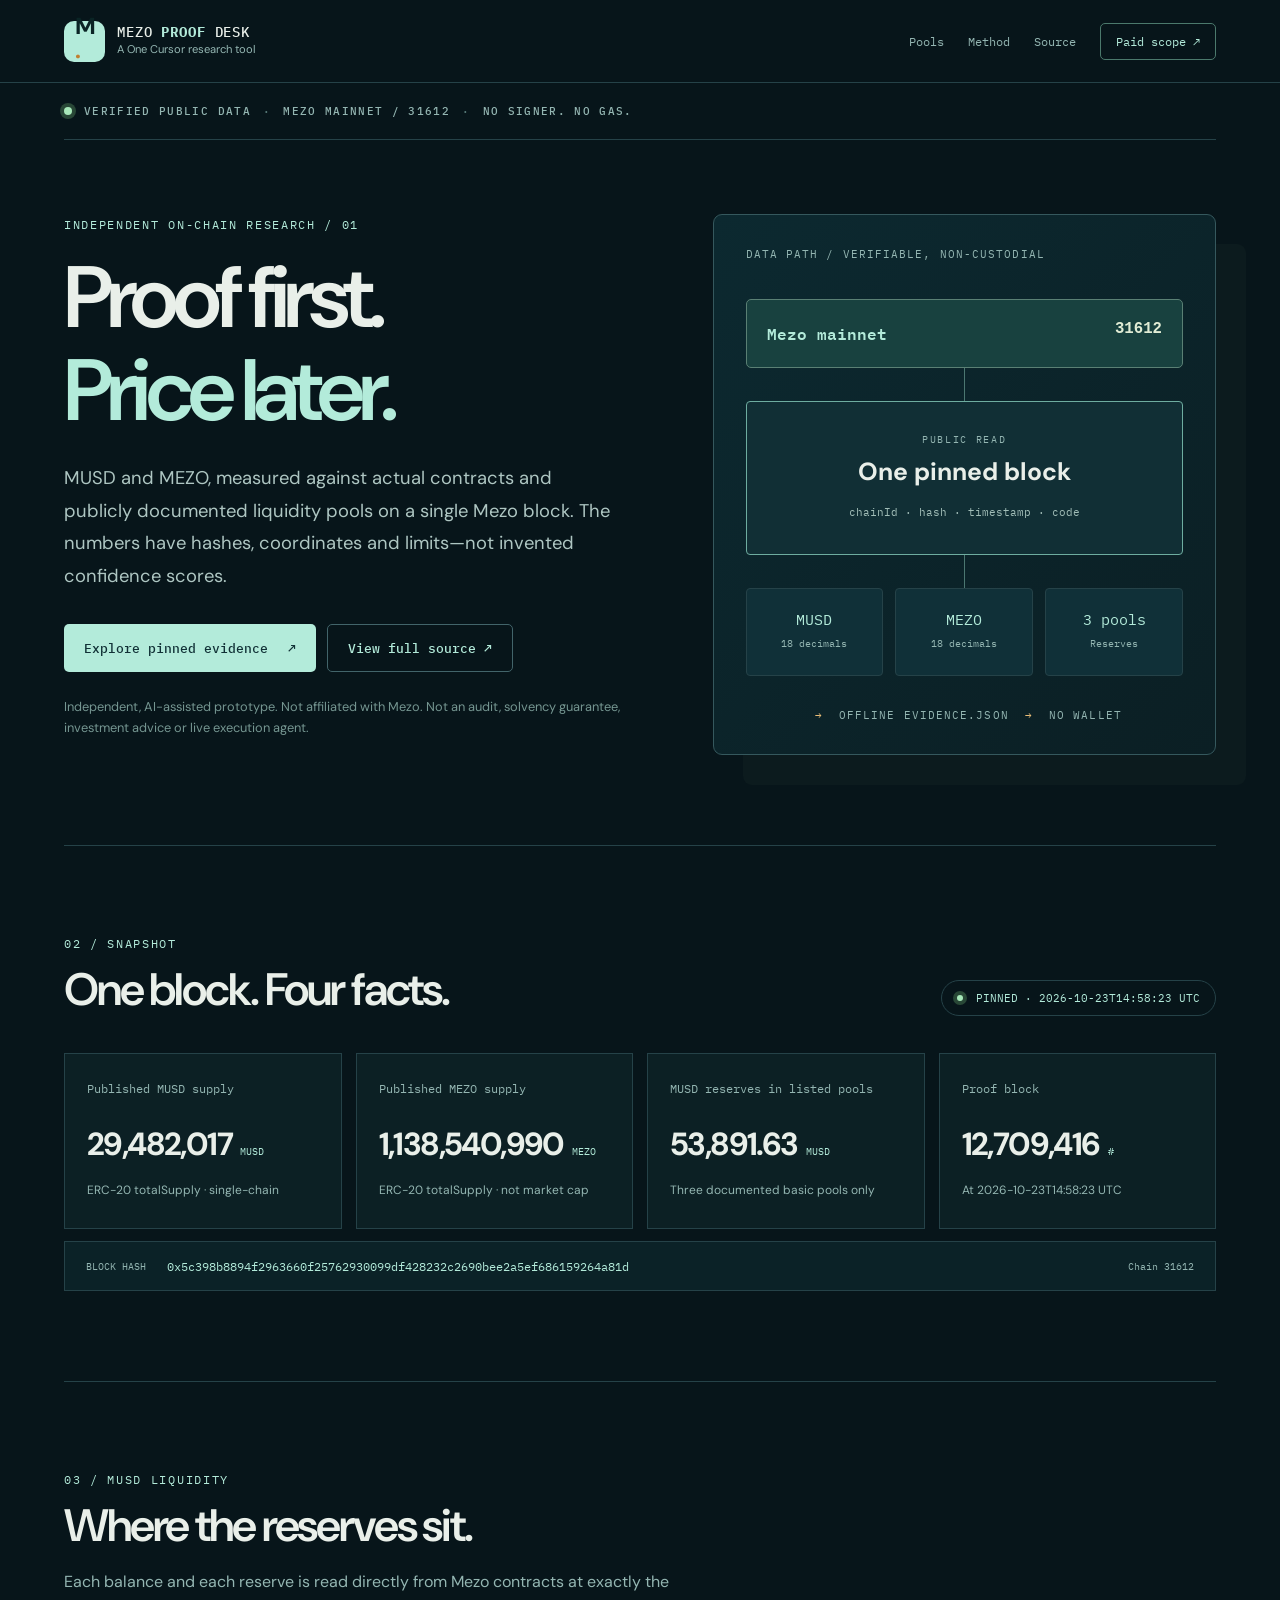
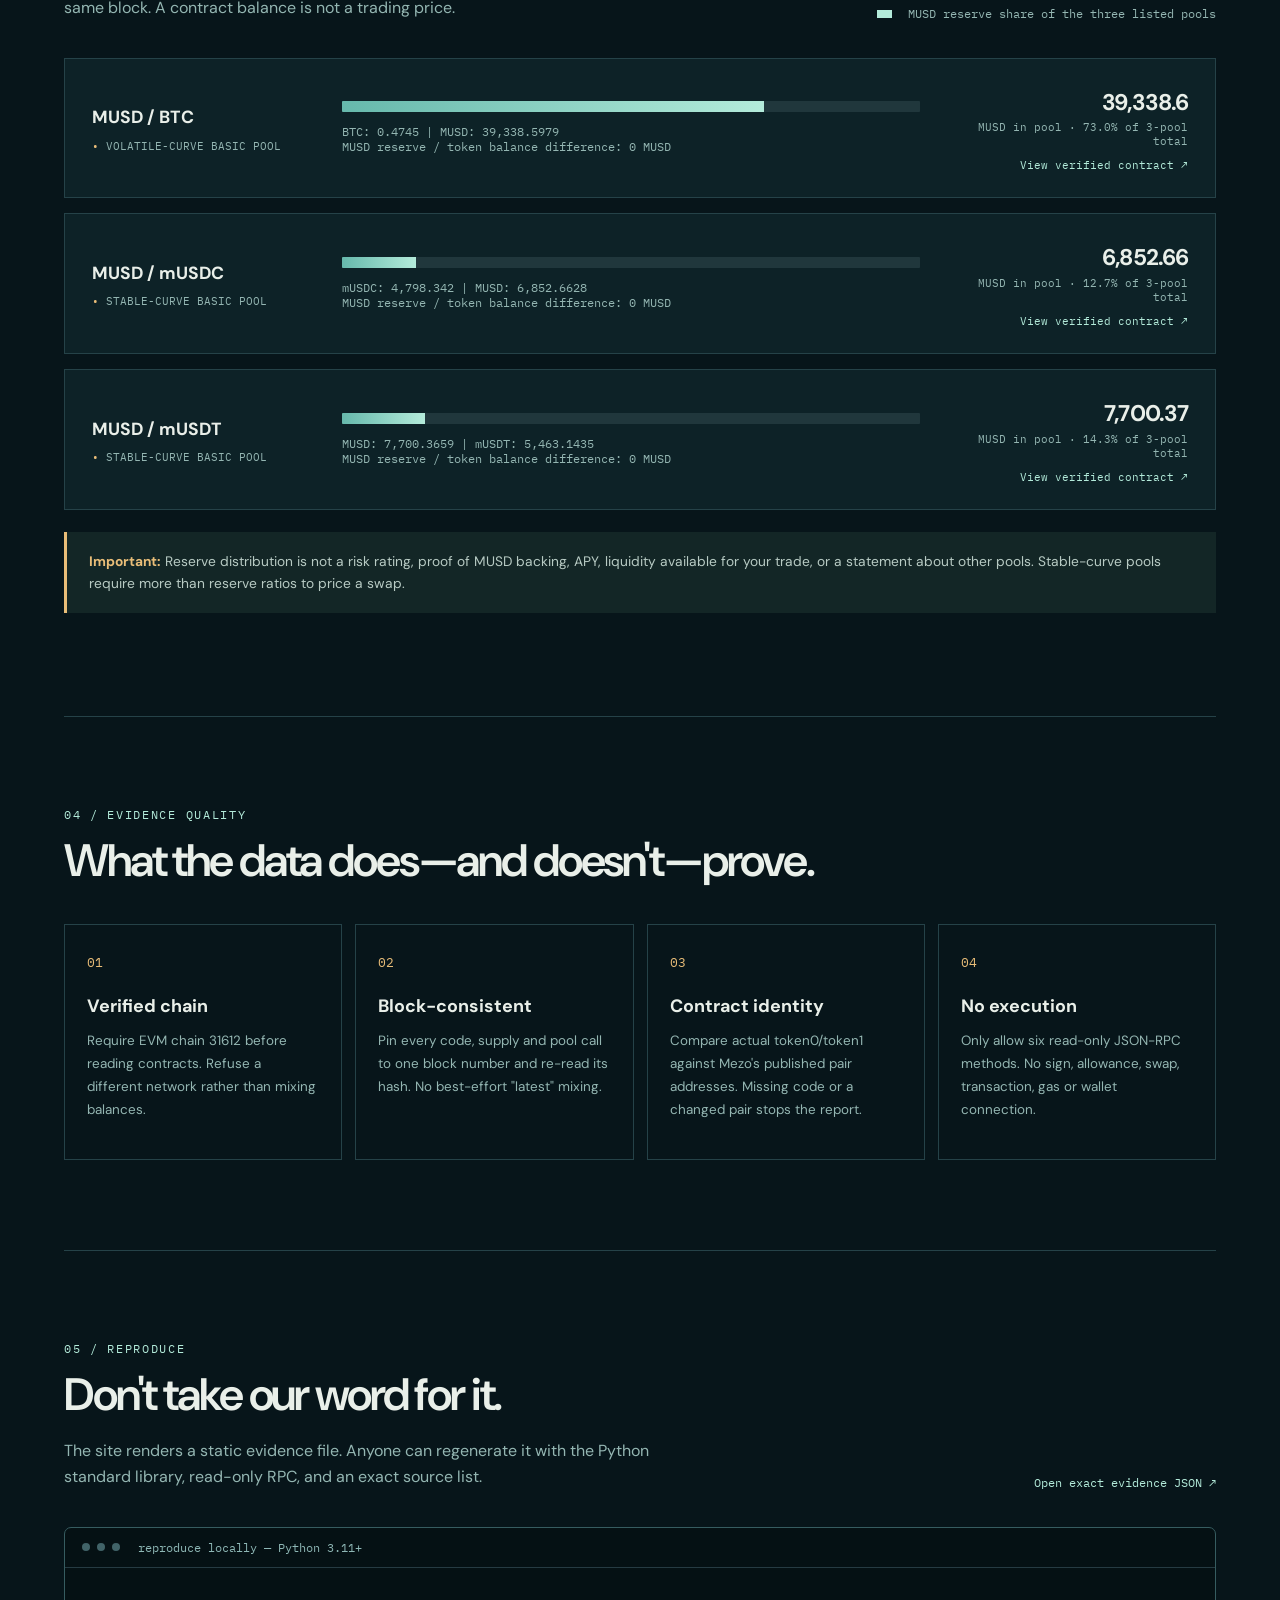
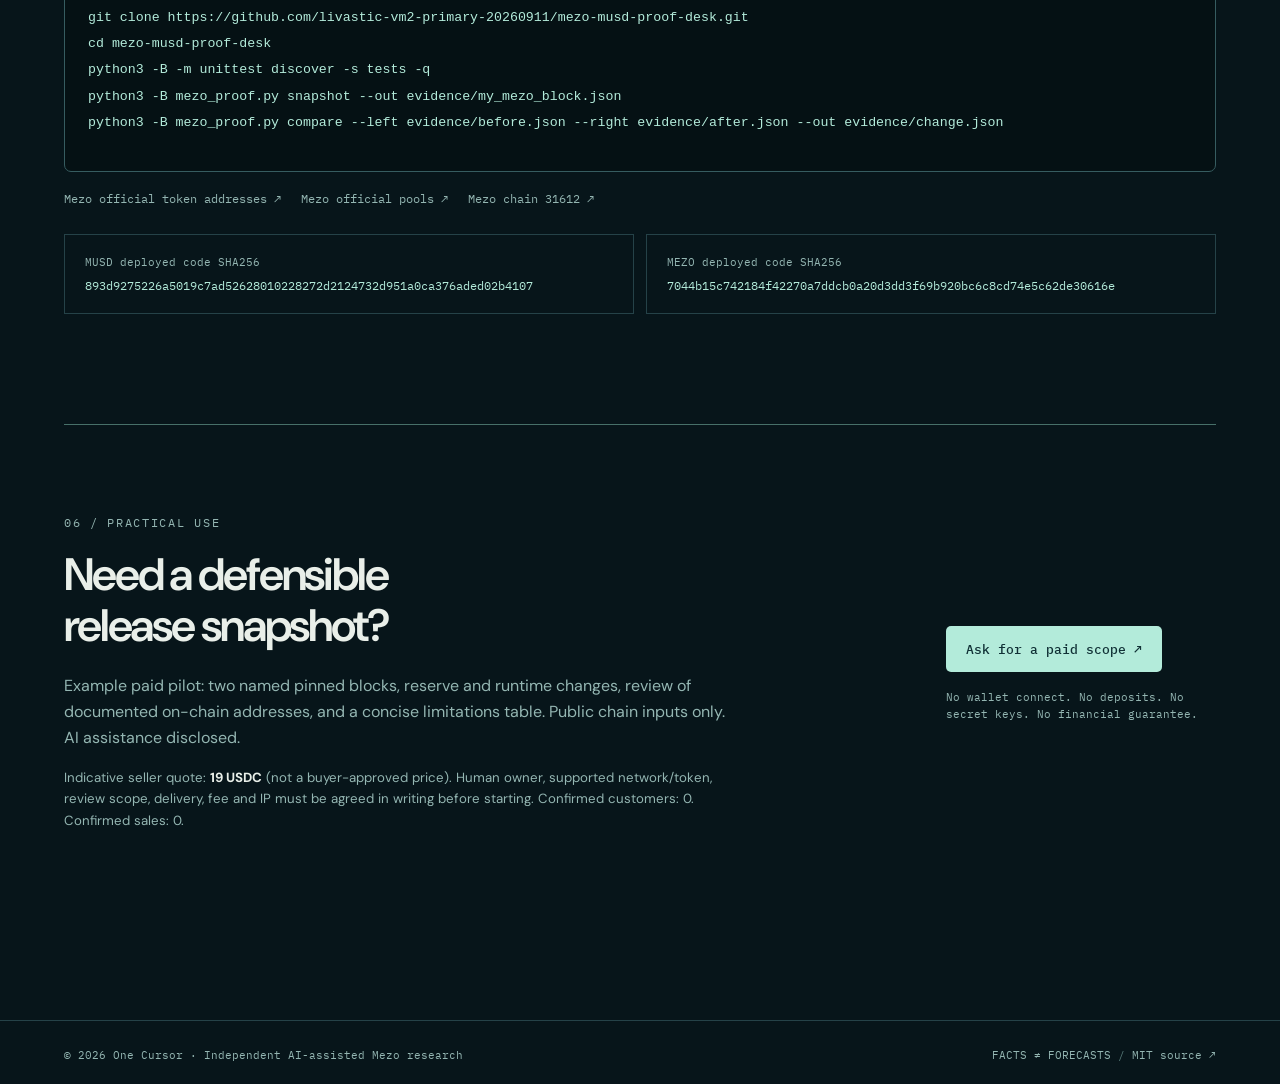
==== docs/index.html @ e4a34724 "feat: live pinned Mezo MUSD and MEZO pool reserve proof desk" ====
<!doctype html>
<html lang="en">
<head>
  <meta charset="utf-8">
  <meta name="viewport" content="width=device-width, initial-scale=1">
  <meta name="color-scheme" content="dark">
  <meta name="description" content="Mezo MUSD Proof Desk: verified pinned-block MUSD reserves in BTC, mUSDC and mUSDT pools, MEZO supply, runtime hashes, and clear risk-evidence limitations. No wallet or trading.">
  <meta name="robots" content="index,follow">
  <link rel="canonical" href="https://livastic-vm2-primary-20260911.github.io/mezo-musd-proof-desk/">
  <meta property="og:title" content="MUSD Proof Desk · On-chain evidence, not a price prediction">
  <meta property="og:description" content="Real Mezo Mainnet: pinned-block MUSD/MEZO supply and pool reserves. Free source, exact evidence, zero wallet connection.">
  <meta property="og:type" content="website">
  <meta property="og:url" content="https://livastic-vm2-primary-20260911.github.io/mezo-musd-proof-desk/">
  <title>MUSD Proof Desk — Mezo on-chain reserve evidence</title>
  <link rel="stylesheet" href="./style.css">
  <script src="./app.js" defer></script>
</head>
<body>
  <header class="topbar">
    <a class="brand" href="#top" aria-label="MUSD Proof Desk home"><span class="logomark">M<span>·</span></span><span>MEZO <b>PROOF</b> DESK<small>A One Cursor research tool</small></span></a>
    <nav aria-label="Primary navigation">
      <a href="#markets">Pools</a>
      <a href="#methodology">Method</a>
      <a href="#source">Source</a>
      <a href="#quote" class="nav-cta">Paid scope ↗</a>
    </nav>
  </header>

  <main id="top">
    <div class="status-ribbon"><span class="pulse"></span> VERIFIED PUBLIC DATA <span class="separator">·</span> MEZO MAINNET / 31612 <span class="separator">·</span> NO SIGNER. NO GAS.</div>
    <section class="hero">
      <div class="hero-copy">
        <p class="eyebrow">INDEPENDENT ON-CHAIN RESEARCH / 01</p>
        <h1>Proof first.<br><em>Price later.</em></h1>
        <p class="lead">MUSD and MEZO, measured against actual contracts and publicly documented liquidity pools on a single Mezo block. The numbers have hashes, coordinates and limits—not invented confidence scores.</p>
        <div class="hero-actions"><a class="button solid" href="#markets">Explore pinned evidence <span>↗</span></a><a class="button outline" href="https://github.com/livastic-vm2-primary-20260911/mezo-musd-proof-desk">View full source ↗</a></div>
        <p class="footnote">Independent, AI-assisted prototype. Not affiliated with Mezo. Not an audit, solvency guarantee, investment advice or live execution agent.</p>
      </div>
      <div class="hero-diagram" aria-label="Schematic read-only flow">
        <div class="diagram-caption">DATA PATH / VERIFIABLE, NON-CUSTODIAL</div>
        <div class="diagram-chain"><span>Mezo mainnet</span><code>31612</code></div>
        <div class="diagram-line"></div>
        <div class="diagram-node big"><div>PUBLIC READ</div><strong>One pinned block</strong><span>chainId · hash · timestamp · code</span></div>
        <div class="diagram-line two"></div>
        <div class="diagram-branches"><div><b>MUSD</b><small>18 decimals</small></div><div><b>MEZO</b><small>18 decimals</small></div><div><b>3 pools</b><small>Reserves</small></div></div>
        <div class="diagram-bottom"><span>→</span> OFFLINE EVIDENCE.JSON <span>→</span> NO WALLET</div>
      </div>
    </section>

    <section class="stats section" aria-labelledby="snapshot-title">
      <div class="section-head"><div><p class="eyebrow">02 / SNAPSHOT</p><h2 id="snapshot-title">One block. Four facts.</h2></div><div class="snapshot-chip"><span class="dot"></span><span id="snapshot-state">Loading verified evidence…</span></div></div>
      <div class="metrics">
        <article><p>Published MUSD supply</p><div><strong id="musd-supply">—</strong><span>MUSD</span></div><small>ERC-20 totalSupply · single-chain</small></article>
        <article><p>Published MEZO supply</p><div><strong id="mezo-supply">—</strong><span>MEZO</span></div><small>ERC-20 totalSupply · not market cap</small></article>
        <article><p>MUSD reserves in listed pools</p><div><strong id="pooled-musd">—</strong><span>MUSD</span></div><small>Three documented basic pools only</small></article>
        <article><p>Proof block</p><div><strong id="block-number">—</strong><span>#</span></div><small id="block-time">Timestamp pending</small></article>
      </div>
      <div class="hash-strip"><span>BLOCK HASH</span><code id="block-hash">—</code><span>Chain 31612</span></div>
    </section>

    <section id="markets" class="section markets" aria-labelledby="market-title">
      <div class="section-head"><div><p class="eyebrow">03 / MUSD LIQUIDITY</p><h2 id="market-title">Where the reserves sit.</h2><p class="intro">Each balance and each reserve is read directly from Mezo contracts at exactly the same block. A contract balance is not a trading price.</p></div><div class="legend"><span class="legend-box"></span> MUSD reserve share of the three listed pools</div></div>
      <div id="pool-list" class="pool-list" aria-live="polite">
        <div class="loading">Loading actual pinned-chain results…</div>
      </div>
      <p class="data-warning"><strong>Important:</strong> Reserve distribution is not a risk rating, proof of MUSD backing, APY, liquidity available for your trade, or a statement about other pools. Stable-curve pools require more than reserve ratios to price a swap.</p>
    </section>

    <section class="section proof-section" aria-labelledby="proof-title">
      <div class="section-head"><div><p class="eyebrow">04 / EVIDENCE QUALITY</p><h2 id="proof-title">What the data does—and doesn't—prove.</h2></div></div>
      <div class="evidence-grid"><article><b>01</b><h3>Verified chain</h3><p>Require EVM chain 31612 before reading contracts. Refuse a different network rather than mixing balances.</p></article>
      <article><b>02</b><h3>Block-consistent</h3><p>Pin every code, supply and pool call to one block number and re-read its hash. No best-effort "latest" mixing.</p></article>
      <article><b>03</b><h3>Contract identity</h3><p>Compare actual token0/token1 against Mezo's published pair addresses. Missing code or a changed pair stops the report.</p></article>
      <article><b>04</b><h3>No execution</h3><p>Only allow six read-only JSON-RPC methods. No sign, allowance, swap, transaction, gas or wallet connection.</p></article></div>
    </section>

    <section class="section terminal-section" id="source" aria-labelledby="source-title">
      <div class="section-head"><div><p class="eyebrow">05 / REPRODUCE</p><h2 id="source-title">Don't take our word for it.</h2><p class="intro">The site renders a static evidence file. Anyone can regenerate it with the Python standard library, read-only RPC, and an exact source list.</p></div><a class="text-link" href="./latest.json">Open exact evidence JSON ↗</a></div>
      <div class="terminal"><div class="terminal-bar"><i></i><i></i><i></i><span>reproduce locally — Python 3.11+</span></div><pre><code>git clone https://github.com/livastic-vm2-primary-20260911/mezo-musd-proof-desk.git
cd mezo-musd-proof-desk
python3 -B -m unittest discover -s tests -q
python3 -B mezo_proof.py snapshot --out evidence/my_mezo_block.json
python3 -B mezo_proof.py compare --left evidence/before.json --right evidence/after.json --out evidence/change.json</code></pre></div>
      <div class="source-links"><a href="https://mezo.org/docs/users/resources/contracts-reference">Mezo official token addresses ↗</a><a href="https://mezo.org/docs/developers/features/mezo-pools">Mezo official pools ↗</a><a href="https://testnet.mezo.org/docs/users/getting-started/connect">Mezo chain 31612 ↗</a></div>
      <div class="code-hash-grid"><div><span>MUSD deployed code SHA256</span><code id="musd-codehash">—</code></div><div><span>MEZO deployed code SHA256</span><code id="mezo-codehash">—</code></div></div>
    </section>

    <section id="quote" class="section contact" aria-labelledby="contact-title"><div><p class="eyebrow">06 / PRACTICAL USE</p><h2 id="contact-title">Need a defensible<br>release snapshot?</h2><p>Example paid pilot: two named pinned blocks, reserve and runtime changes, review of documented on-chain addresses, and a concise limitations table. Public chain inputs only. AI assistance disclosed.</p><p class="disclosure">Indicative seller quote: <strong>19 USDC</strong> (not a buyer-approved price). Human owner, supported network/token, review scope, delivery, fee and IP must be agreed in writing before starting. Confirmed customers: 0. Confirmed sales: 0.</p></div><div class="contact-actions"><a class="button solid" href="mailto:onecursor1@gmail.com?subject=Mezo%20MUSD%20Proof%20Desk%20-%20paid%20snapshot%20scope&body=Hello%2C%20I%20would%20like%20a%20quote%20for%20a%20Mezo%20MUSD%20pinned%20reserve%20report.%0AScope%20and%20purpose%3A%0ADesired%20blocks%2Fdates%3A%0AAgreed%20payment%20network%20and%20fee%3A%0A">Ask for a paid scope ↗</a><p>No wallet connect. No deposits. No secret keys. No financial guarantee.</p></div></section>
  </main>
  <footer><span>© 2026 One Cursor · Independent AI-assisted Mezo research</span><span>FACTS ≠ FORECASTS <span class="separator">/</span> <a href="https://github.com/livastic-vm2-primary-20260911/mezo-musd-proof-desk">MIT source ↗</a></span></footer>
</body>
</html>
---- docs/style.css ----
@import url('https://fonts.googleapis.com/css2?family=DM+Sans:wght@400;500;600;700&family=IBM+Plex+Mono:wght@400;500;600&display=swap');
:root{--bg:#07151a;--panel:#0c2024;--raised:#0f292d;--stroke:#254248;--aqua:#b3ebda;--yellow:#e9bd78;--txt:#e9efe9;--dim:#94b6b2;--mono:'IBM Plex Mono',monospace;--ui:'DM Sans',system-ui,sans-serif}
*{box-sizing:border-box}html{scroll-behavior:smooth}body{margin:0;background:var(--bg);color:var(--txt);font:16px/1.62 var(--ui)}a{color:inherit;text-decoration:none}a:focus-visible,button:focus-visible{outline:2px solid var(--aqua);outline-offset:5px}
.topbar{height:83px;display:flex;align-items:center;justify-content:space-between;gap:16px;border-bottom:1px solid var(--stroke);padding:0 max(5vw,22px);max-width:1900px;margin:auto}
.brand{display:flex;align-items:center;gap:12px;font:500 .9rem/1.2 var(--mono);letter-spacing:.06em}.brand small{display:block;color:var(--dim);font:400 .7rem/1.6 var(--ui);letter-spacing:0}.brand b{color:var(--aqua)}
.logomark{width:41px;height:41px;background:var(--aqua);color:#0a2425;border-radius:10px;display:grid;place-content:center;font:800 1.45rem var(--ui);letter-spacing:-.1em}.logomark span{color:#c08032}
nav{display:flex;gap:24px;align-items:center;font:.76rem var(--mono);color:var(--dim)}nav a:hover{color:var(--aqua)}.nav-cta{color:var(--aqua);border:1px solid #4b796c;padding:10px 15px;border-radius:5px}
main{max-width:1380px;padding:0 max(5vw,22px);margin:auto}.status-ribbon{display:flex;align-items:center;gap:12px;border-bottom:1px solid var(--stroke);font:500 .7rem var(--mono);padding:21px 0;color:var(--dim);letter-spacing:.12em}.pulse,.dot{width:8px;height:8px;background:#a7e8b9;border-radius:50%;box-shadow:0 0 0 4px #284736;display:inline-block}.separator{color:#587b79}
.hero{display:grid;grid-template-columns:1.05fr .95fr;gap:8%;min-height:610px;align-items:center;padding:74px 0 90px}.eyebrow{font:.75rem var(--mono);color:var(--aqua);letter-spacing:.14em;text-transform:uppercase;margin:0 0 20px}
h1,h2,h3,p{margin-top:0}h1{font-size:clamp(3.8rem,6.8vw,7.1rem);line-height:1.06;letter-spacing:-.067em;font-weight:600;margin-bottom:25px}h1 em{font-style:normal;color:var(--aqua)}.lead{color:#aec6c2;font-size:1.15rem;max-width:590px;line-height:1.77}.hero-actions{display:flex;flex-wrap:wrap;gap:11px;margin:32px 0 25px}.button{padding:14px 20px;border-radius:5px;font:500 .84rem var(--mono);display:inline-flex;gap:20px;align-items:center;justify-content:space-between}.button.solid{background:var(--aqua);color:#113136}.button.outline{color:var(--aqua);border:1px solid #42646a}.button:hover{filter:brightness(1.07);transform:translateY(-2px);transition:.15s}
.footnote{max-width:580px;color:#759691;font-size:.8rem}.hero-diagram{background:linear-gradient(135deg,#0c2930,#0b1f24);padding:32px;border:1px solid #35585d;border-radius:9px;box-shadow:30px 30px 0 #0c1b1e}.diagram-caption,.diagram-bottom{font:.68rem var(--mono);color:var(--dim);letter-spacing:.1em}.diagram-chain{display:flex;justify-content:space-between;border:1px solid #5a8074;background:#18413f;padding:20px;color:var(--aqua);font:600 .98rem var(--mono);margin-top:38px;border-radius:5px}.diagram-chain code{color:#e1ecd5}.diagram-line{margin:auto;background:#4b7771;width:1px;height:33px}.diagram-node{text-align:center;background:#112f35;border:1px solid #6eada0;padding:30px 12px;border-radius:4px}.diagram-node div{font:.65rem var(--mono);letter-spacing:.16em;color:var(--dim)}.diagram-node strong{font-size:1.55rem;display:block;margin:6px 0}.diagram-node span{font:.7rem var(--mono);color:#a1bdb7}.diagram-branches{display:grid;grid-template-columns:repeat(3,1fr);gap:12px}.diagram-branches div{border:1px solid var(--stroke);padding:20px 8px;text-align:center;border-radius:4px;background:#103038}.diagram-branches b{display:block;color:var(--aqua);font:.95rem var(--mono)}.diagram-branches small{font:.65rem var(--mono);color:var(--dim)}.diagram-bottom{text-align:center;margin-top:32px}.diagram-bottom span{color:var(--yellow);margin:0 8px}
.section{padding:90px 0;border-top:1px solid var(--stroke)}.section-head{display:flex;justify-content:space-between;align-items:end;gap:30px;margin-bottom:37px}h2{font-size:clamp(2.3rem,3.55vw,3.75rem);line-height:1.12;letter-spacing:-.047em;font-weight:600;margin-bottom:0}.section-head .eyebrow{margin-bottom:14px}.intro{color:var(--dim);max-width:630px;margin:17px 0 0}
.snapshot-chip{white-space:nowrap;font:.68rem var(--mono);color:var(--aqua);border:1px solid var(--stroke);padding:10px 15px;border-radius:50px;display:flex;gap:13px;align-items:center}.snapshot-chip .dot{width:6px;height:6px}
.metrics{display:grid;grid-template-columns:repeat(4,1fr);gap:14px}.metrics article{min-width:0;border:1px solid var(--stroke);background:var(--panel);padding:27px 22px}.metrics p{font:.76rem var(--mono);color:var(--dim);min-height:32px}.metrics article div{display:flex;align-items:baseline;gap:8px;flex-wrap:wrap}.metrics strong{font-size:clamp(1.65rem,2.5vw,2.7rem);letter-spacing:-.05em;line-height:1.2}.metrics span{font:.65rem var(--mono);color:var(--aqua)}.metrics small{display:block;color:var(--dim);font-size:.75rem;margin-top:18px}
.hash-strip{margin-top:12px;background:#0b2227;border:1px solid var(--stroke);padding:16px 21px;display:flex;gap:21px;align-items:center;flex-wrap:wrap}.hash-strip span{font:.65rem var(--mono);color:var(--dim)}.hash-strip code{font:.78rem var(--mono);color:var(--aqua);overflow-wrap:anywhere;flex:1}
.legend{font:.73rem var(--mono);color:var(--dim);white-space:nowrap}.legend-box{display:inline-block;background:var(--aqua);width:15px;height:8px;margin-right:9px}
.pool-list{display:grid;gap:15px}.pool{display:grid;grid-template-columns:220px 1fr 238px;gap:30px;align-items:center;padding:25px 27px;border:1px solid var(--stroke);background:#0d2227}.pool h3{font-size:1.1rem;margin-bottom:7px}.pool .kind{color:var(--dim);font:.68rem var(--mono);text-transform:uppercase}.pool .kind::before{content:'•';color:var(--yellow);padding-right:7px}.pool .bar{height:11px;background:#20373c;border-radius:1px;overflow:hidden;margin-bottom:12px}.pool .bar div{height:100%;background:linear-gradient(to right,#66b9ac,#b3ebda);min-width:1px}.pool .bal{font:.73rem var(--mono);color:var(--dim);overflow-wrap:anywhere}.pool .bal b{color:#c1d7d1;font-weight:400}.pool .last{text-align:right}.pool .last strong{display:block;color:var(--txt);font-size:1.42rem;letter-spacing:-.04em}.pool .last small{display:block;font:.67rem var(--mono);color:var(--dim)}.pool .last a{display:block;color:var(--aqua);font:.68rem var(--mono);margin-top:10px}
.loading{padding:35px;color:var(--dim);border:1px solid var(--stroke)}.data-warning{margin-top:22px;background:#132626;border-left:3px solid var(--yellow);padding:18px 22px;color:#b8cbc4;font-size:.86rem}.data-warning strong{color:#e9bd78}
.evidence-grid{display:grid;grid-template-columns:repeat(4,1fr);gap:13px}.evidence-grid article{border:1px solid var(--stroke);padding:24px 22px}.evidence-grid b{color:var(--yellow);font:.79rem var(--mono)}.evidence-grid h3{font-size:1.12rem;margin:17px 0 9px}.evidence-grid p{font-size:.84rem;color:var(--dim);line-height:1.7}
.text-link{font:.76rem var(--mono);color:var(--aqua)}.terminal{border:1px solid #365c60;background:#051114;border-radius:7px;overflow:hidden}.terminal-bar{display:flex;gap:7px;align-items:center;border-bottom:1px solid #263b42;padding:12px 17px}.terminal-bar i{width:8px;height:8px;background:#416368;border-radius:50%}.terminal-bar span{margin-left:11px;color:#8eb7b5;font:.72rem var(--mono)}pre{overflow:auto;padding:23px;color:var(--aqua);font:.83rem/1.9 var(--mono);white-space:pre}.source-links{margin:19px 0;display:flex;gap:20px;flex-wrap:wrap;font:.75rem var(--mono);color:var(--dim)}.source-links a:hover,.text-link:hover{text-decoration:underline;color:var(--aqua)}
.code-hash-grid{display:grid;grid-template-columns:1fr 1fr;gap:12px;margin-top:28px}.code-hash-grid>div{border:1px solid var(--stroke);padding:20px;min-width:0}.code-hash-grid span{display:block;color:var(--dim);font:.7rem var(--mono)}.code-hash-grid code{display:block;color:var(--aqua);font:.72rem var(--mono);overflow-wrap:anywhere;margin-top:9px}
.contact{display:flex;justify-content:space-between;gap:40px;align-items:center;border-top:1px solid #477069;margin-top:20px;margin-bottom:85px}.contact h2{margin-bottom:21px}.contact>div:first-child{max-width:670px}.contact p{color:var(--dim)}.disclosure{font-size:.83rem}.disclosure strong{color:var(--txt)}.contact-actions{max-width:270px;flex-shrink:0}.contact-actions p{font:.68rem/1.6 var(--mono);margin-top:17px}
footer{border-top:1px solid var(--stroke);padding:27px max(5vw,22px);color:var(--dim);font:.68rem var(--mono);display:flex;justify-content:space-between;gap:25px;flex-wrap:wrap}
@media(max-width:1100px){.hero{grid-template-columns:1fr;gap:35px;padding:55px 0}.hero-diagram{max-width:650px;box-shadow:none}.metrics{grid-template-columns:repeat(2,1fr)}.pool{grid-template-columns:170px 1fr 170px;gap:15px}.evidence-grid{grid-template-columns:repeat(2,1fr)}}
@media(max-width:700px){.topbar{height:auto;min-height:75px;padding:14px 20px;flex-wrap:wrap}.topbar nav{gap:12px;font:.64rem var(--mono)}.brand{font-size:.75rem}.brand small{font-size:.6rem}main{padding:0 20px}.status-ribbon{font-size:.58rem;gap:8px}.hero{padding:51px 0}h1{font-size:3.8rem}.hero-diagram{padding:20px}.section{padding:63px 0}.section-head{align-items:start;flex-direction:column;gap:16px}.metrics{grid-template-columns:1fr}.pool{grid-template-columns:1fr;padding:22px;gap:17px}.pool .last{text-align:left}.evidence-grid{grid-template-columns:1fr}.code-hash-grid{grid-template-columns:1fr}.contact{flex-direction:column;align-items:start}.contact-actions{max-width:100%}pre{font-size:.65rem}footer{font-size:.58rem}.hash-strip code{font-size:.65rem}.legend{white-space:normal}}
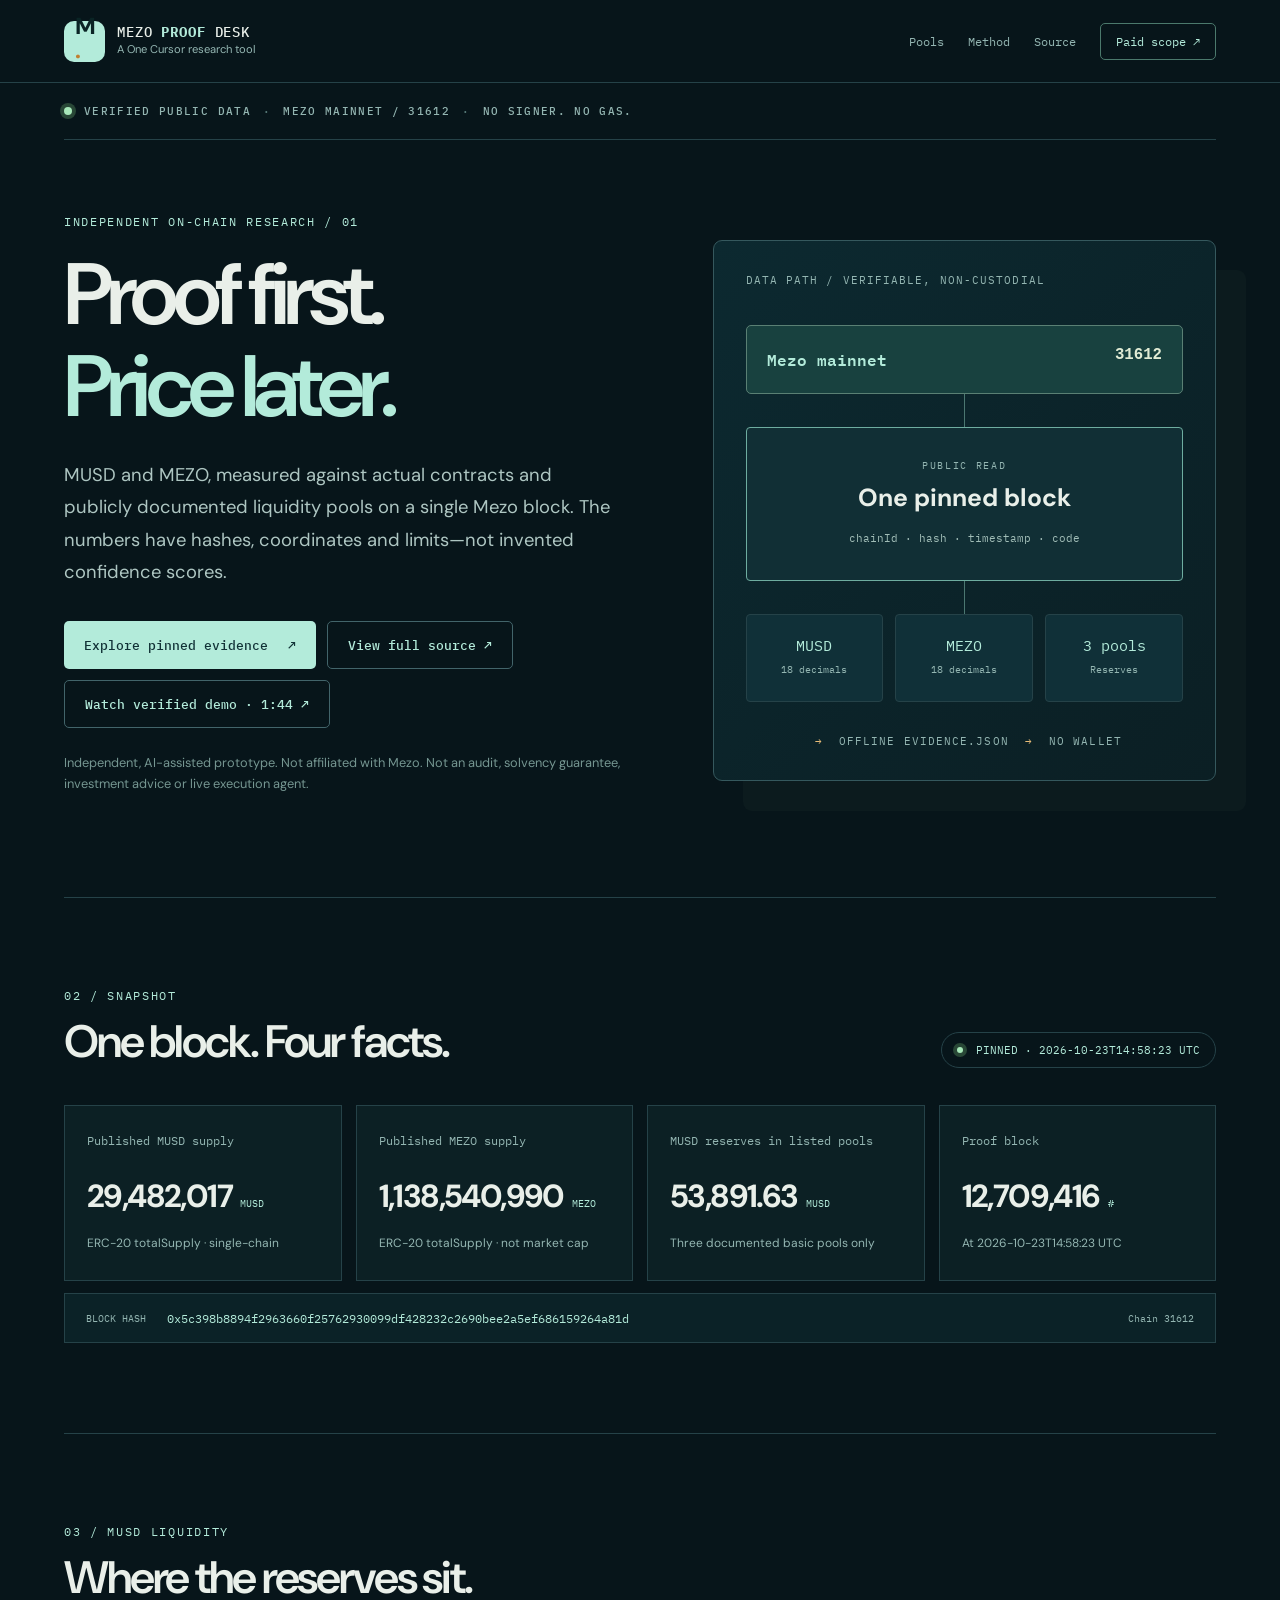
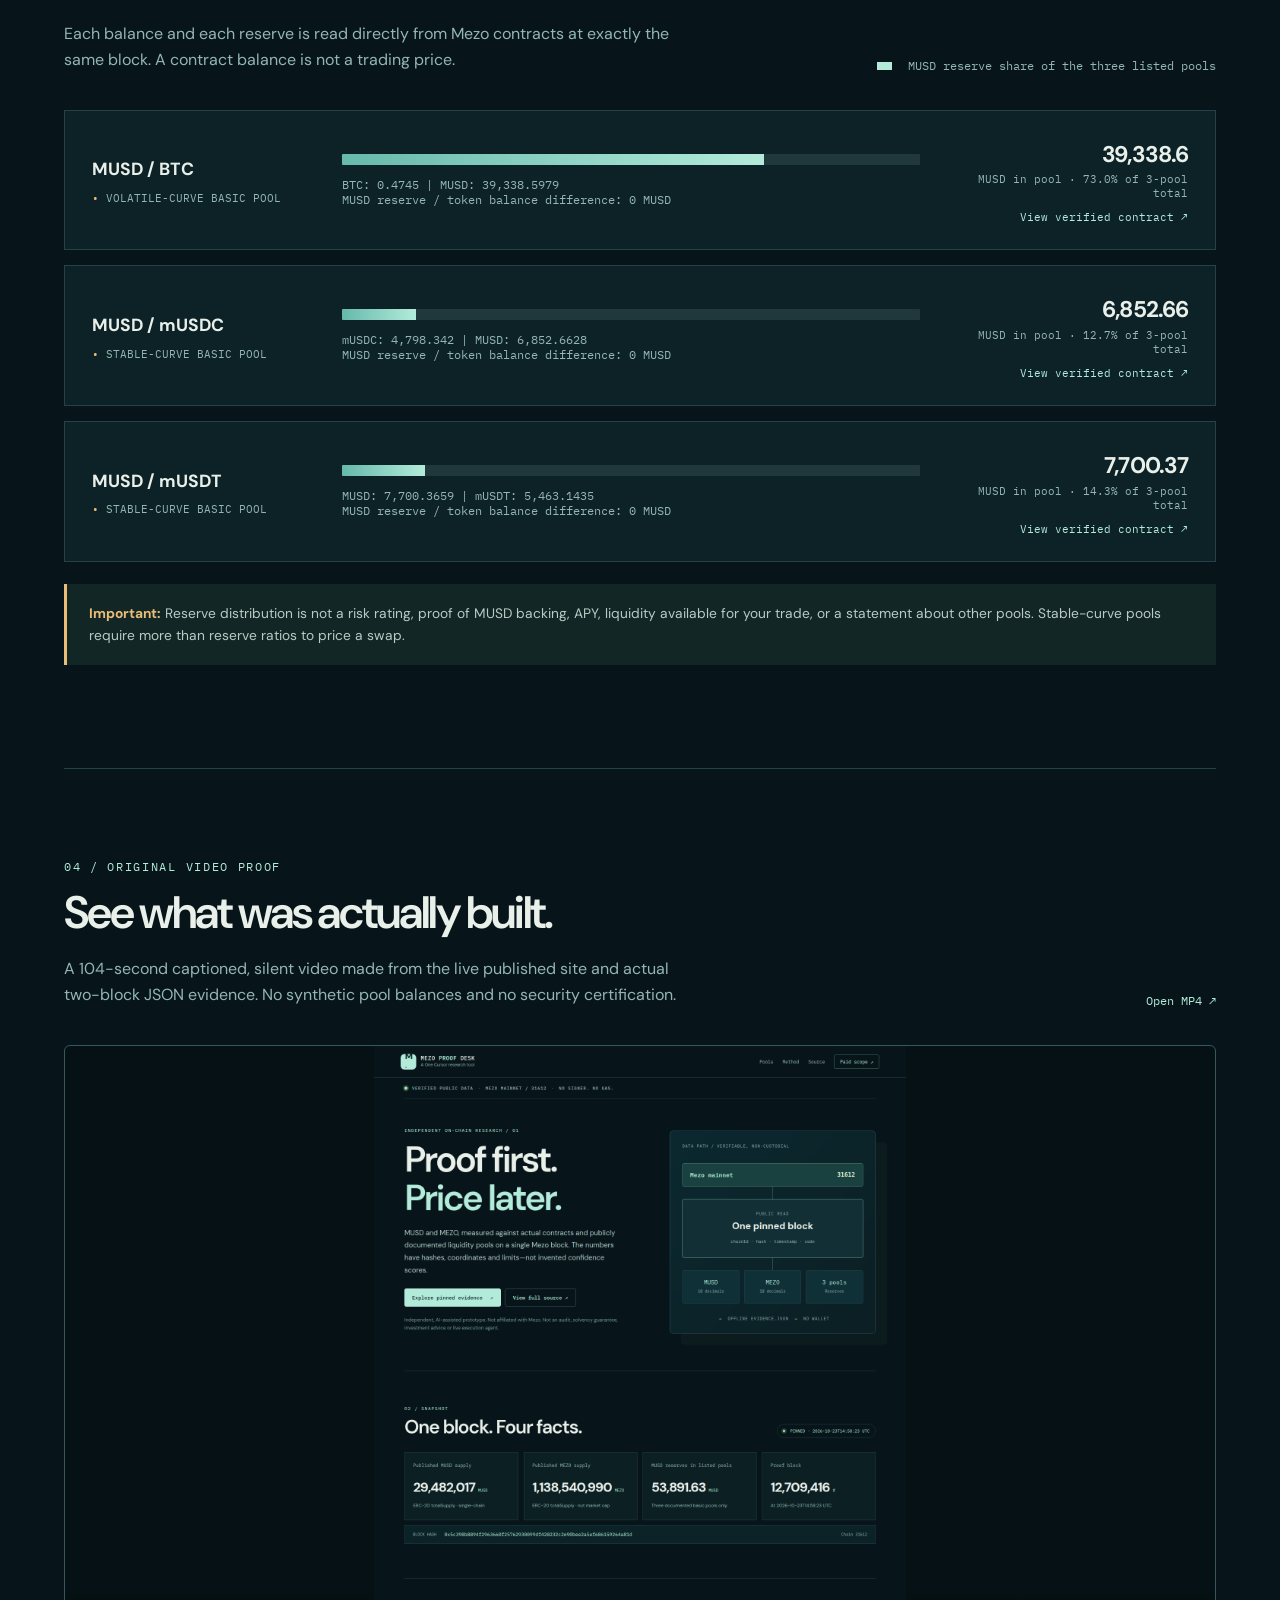
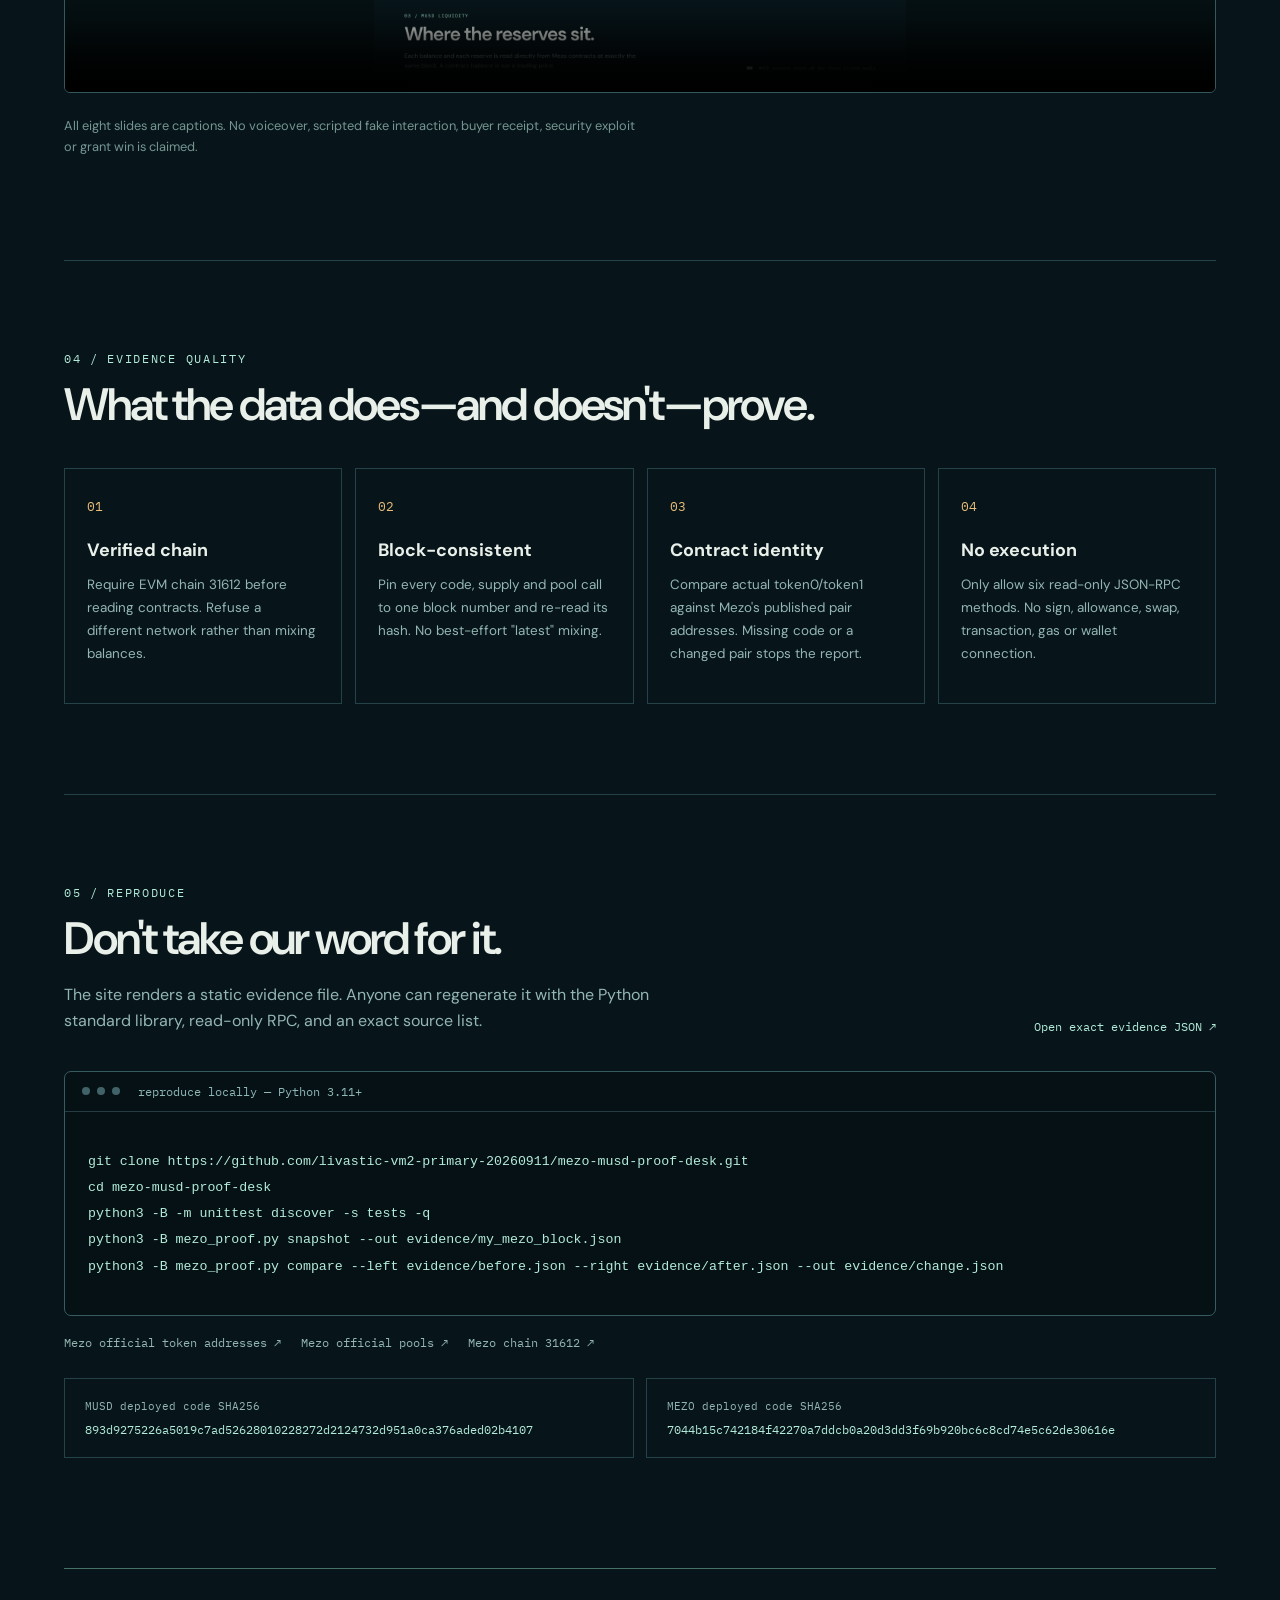
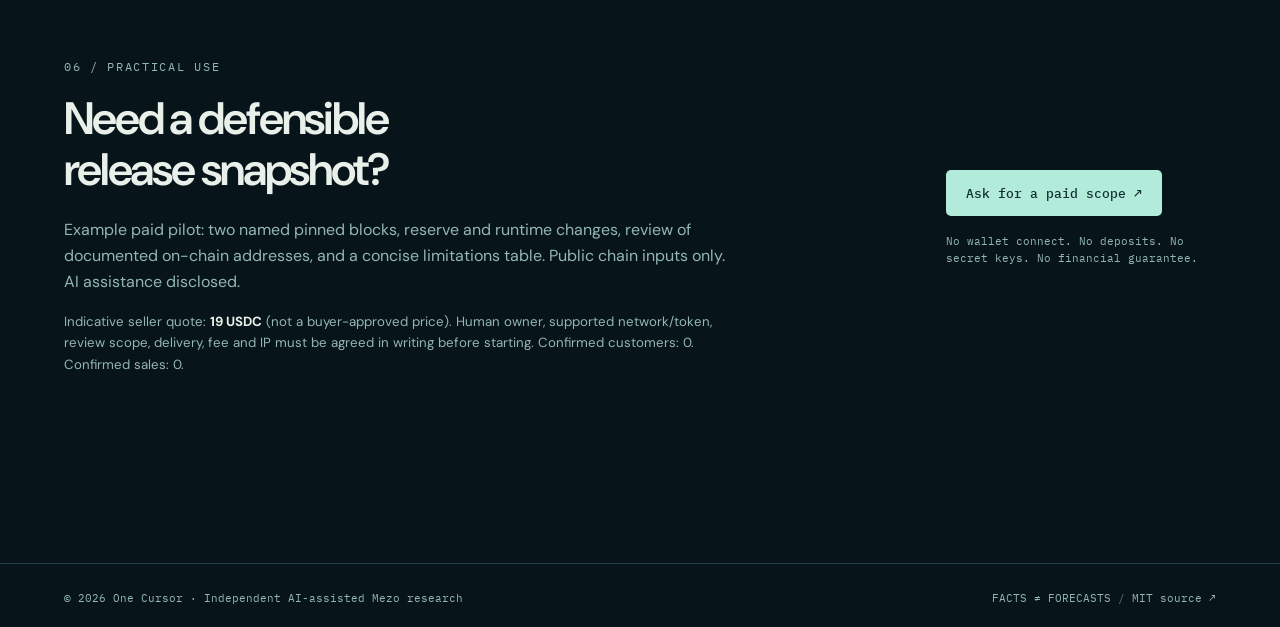
==== commit 78ef0fe8: "docs: publish actual 104-second Mezo mainnet demo and truthful AKINDO pitch material" ====
--- a/docs/index.html
+++ b/docs/index.html
@@ -10,6 +10,7 @@
   <meta property="og:title" content="MUSD Proof Desk · On-chain evidence, not a price prediction">
   <meta property="og:description" content="Real Mezo Mainnet: pinned-block MUSD/MEZO supply and pool reserves. Free source, exact evidence, zero wallet connection.">
   <meta property="og:type" content="website">
+  <meta property="og:image" content="https://livastic-vm2-primary-20260911.github.io/mezo-musd-proof-desk/screenshot.png">
   <meta property="og:url" content="https://livastic-vm2-primary-20260911.github.io/mezo-musd-proof-desk/">
   <title>MUSD Proof Desk — Mezo on-chain reserve evidence</title>
   <link rel="stylesheet" href="./style.css">
@@ -33,7 +34,7 @@
         <p class="eyebrow">INDEPENDENT ON-CHAIN RESEARCH / 01</p>
         <h1>Proof first.<br><em>Price later.</em></h1>
         <p class="lead">MUSD and MEZO, measured against actual contracts and publicly documented liquidity pools on a single Mezo block. The numbers have hashes, coordinates and limits—not invented confidence scores.</p>
-        <div class="hero-actions"><a class="button solid" href="#markets">Explore pinned evidence <span>↗</span></a><a class="button outline" href="https://github.com/livastic-vm2-primary-20260911/mezo-musd-proof-desk">View full source ↗</a></div>
+        <div class="hero-actions"><a class="button solid" href="#markets">Explore pinned evidence <span>↗</span></a><a class="button outline" href="https://github.com/livastic-vm2-primary-20260911/mezo-musd-proof-desk">View full source ↗</a><a class="button outline" href="#video">Watch verified demo · 1:44 ↗</a></div>
         <p class="footnote">Independent, AI-assisted prototype. Not affiliated with Mezo. Not an audit, solvency guarantee, investment advice or live execution agent.</p>
       </div>
       <div class="hero-diagram" aria-label="Schematic read-only flow">
@@ -66,6 +67,15 @@
       <p class="data-warning"><strong>Important:</strong> Reserve distribution is not a risk rating, proof of MUSD backing, APY, liquidity available for your trade, or a statement about other pools. Stable-curve pools require more than reserve ratios to price a swap.</p>
     </section>
 
+    <section class="section video-section" id="video" aria-labelledby="video-title">
+      <div class="section-head"><div><p class="eyebrow">04 / ORIGINAL VIDEO PROOF</p><h2 id="video-title">See what was actually built.</h2><p class="intro">A 104-second captioned, silent video made from the live published site and actual two-block JSON evidence. No synthetic pool balances and no security certification.</p></div><a class="text-link" href="./demo.mp4">Open MP4 ↗</a></div>
+      <video controls playsinline preload="metadata" poster="./screenshot.png" aria-label="MUSD Proof Desk 104-second captioned live-evidence pitch video" style="width:100%;aspect-ratio:16/9;background:#051114;border:1px solid #35585d;border-radius:6px">
+        <source src="./demo.mp4" type="video/mp4">
+        <p>Your browser cannot play this video. Open the MP4 source link.</p>
+      </video>
+      <p class="footnote" style="margin-top:15px">All eight slides are captions. No voiceover, scripted fake interaction, buyer receipt, security exploit or grant win is claimed.</p>
+    </section>
+
     <section class="section proof-section" aria-labelledby="proof-title">
       <div class="section-head"><div><p class="eyebrow">04 / EVIDENCE QUALITY</p><h2 id="proof-title">What the data does—and doesn't—prove.</h2></div></div>
       <div class="evidence-grid"><article><b>01</b><h3>Verified chain</h3><p>Require EVM chain 31612 before reading contracts. Refuse a different network rather than mixing balances.</p></article>
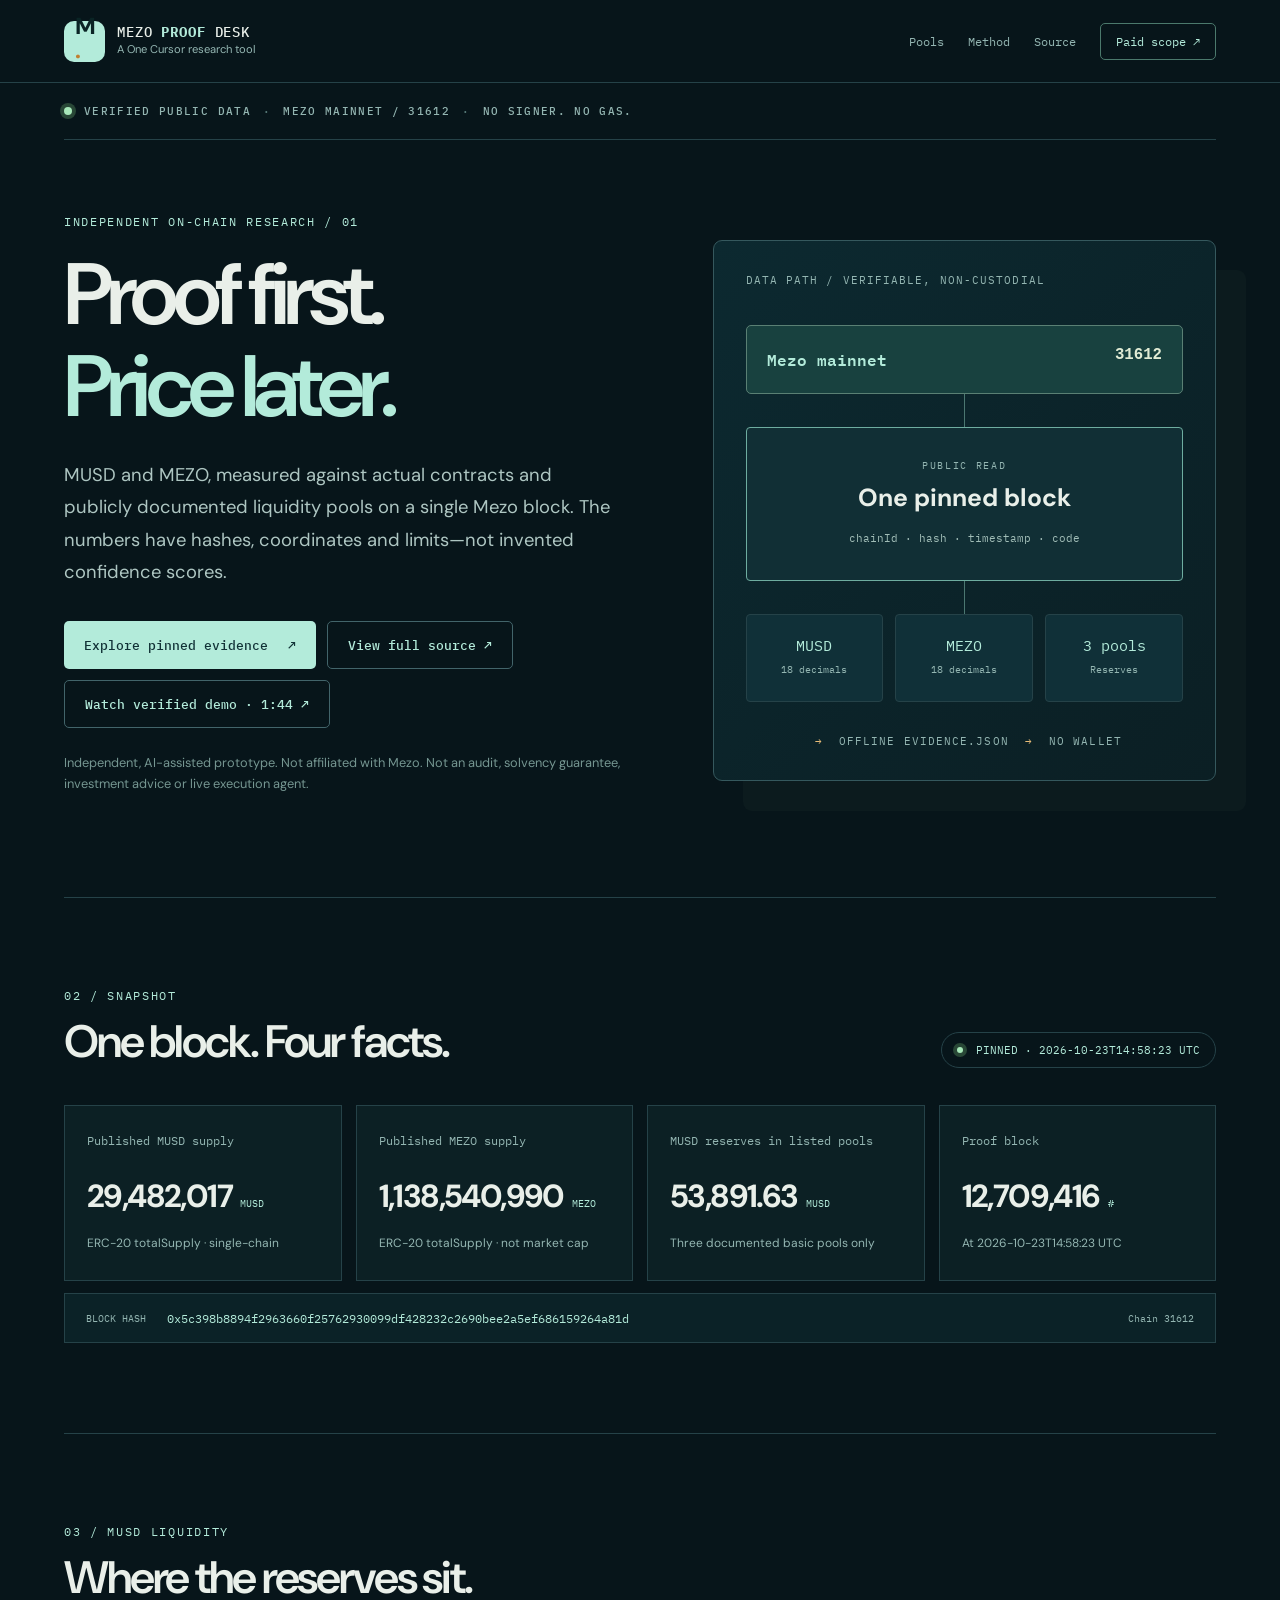
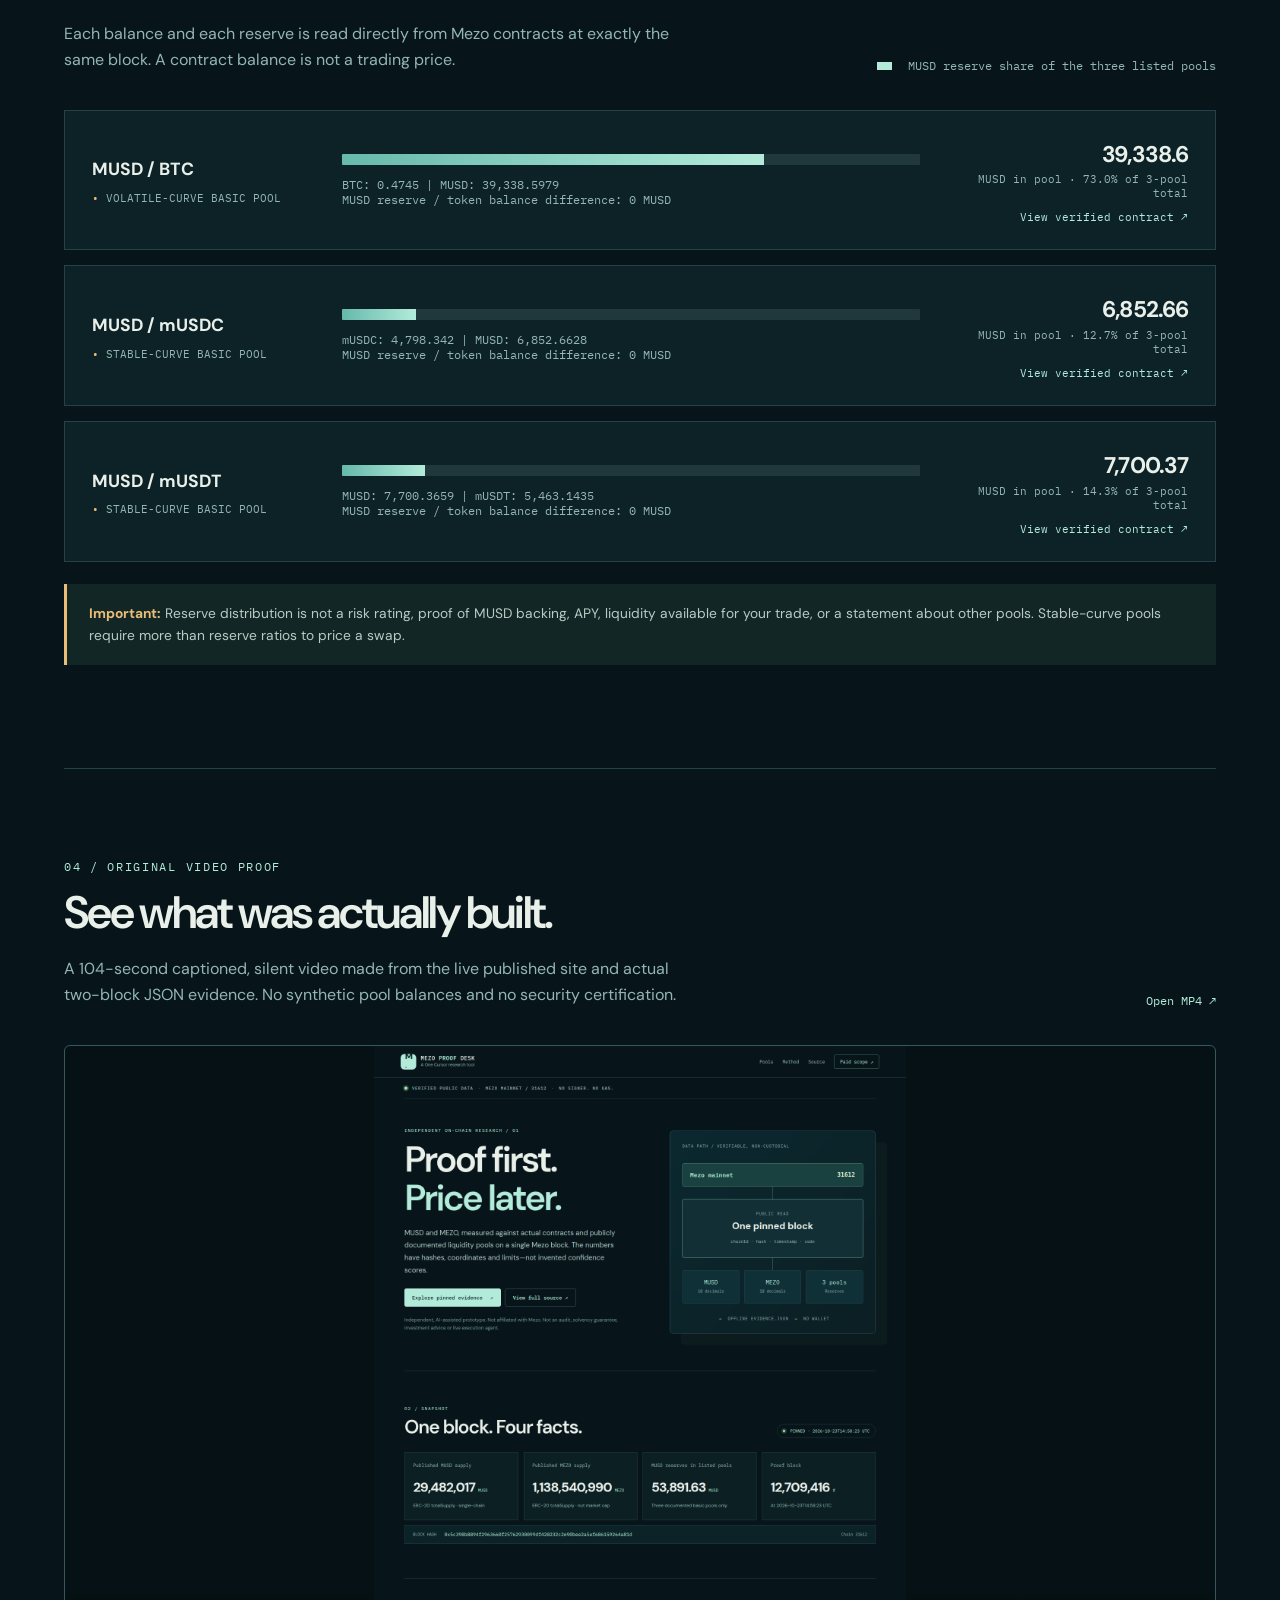
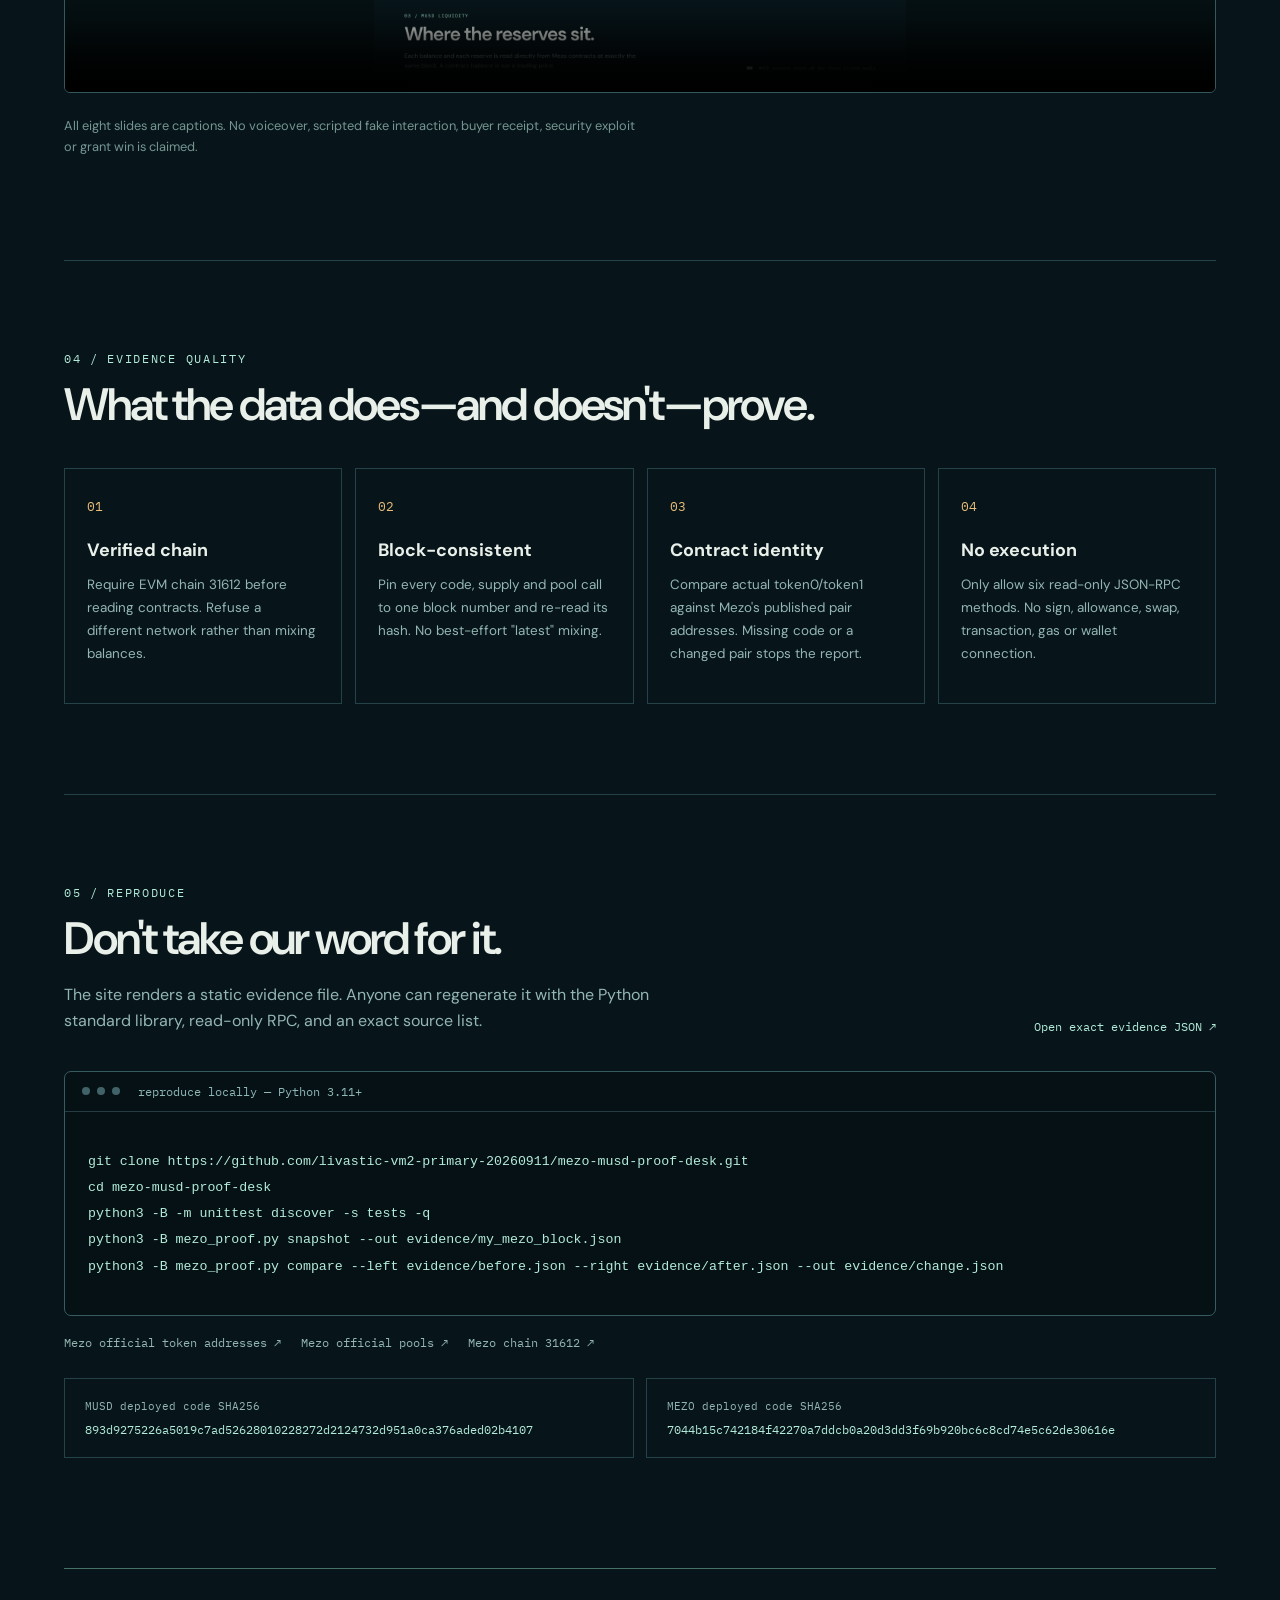
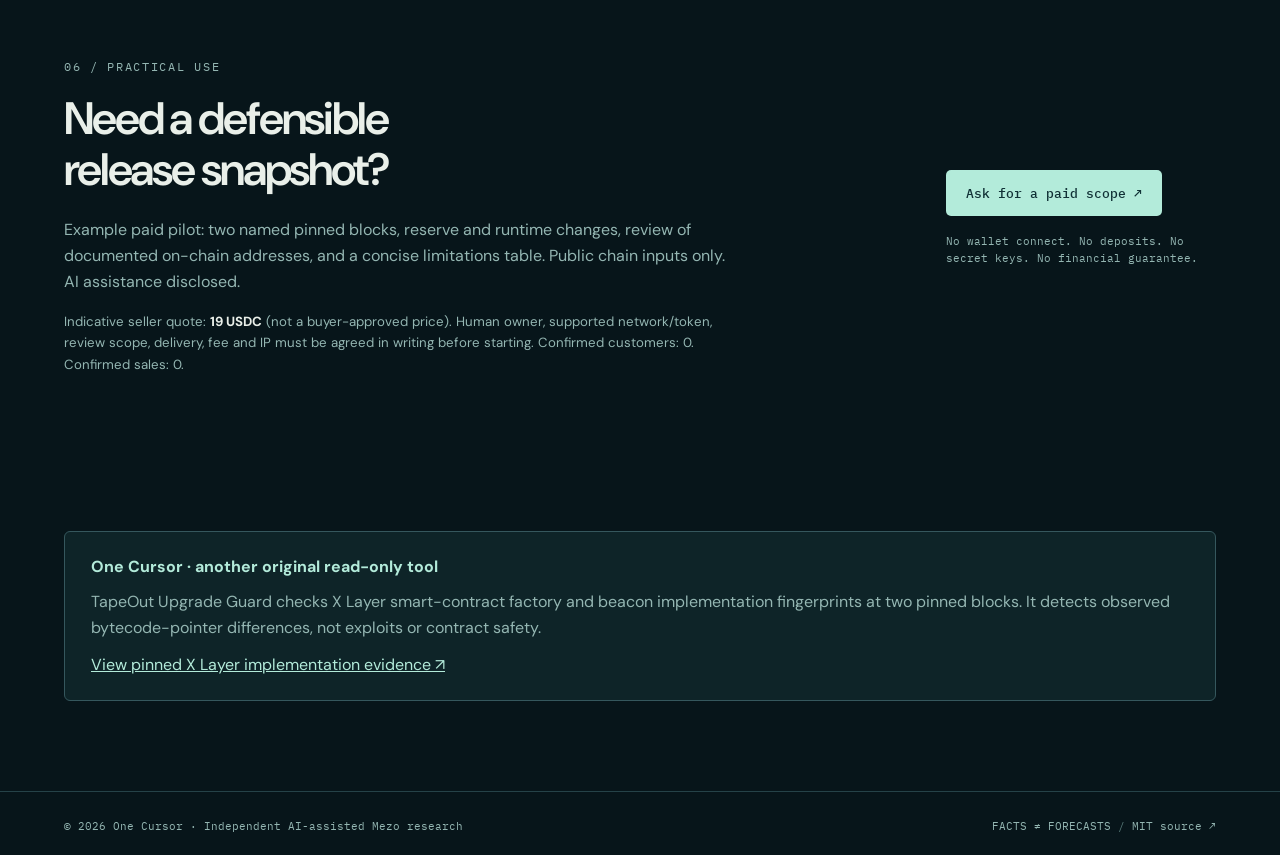
==== commit a27643f5: "docs: connect two genuine no-wallet on-chain evidence research tools" ====
--- a/docs/index.html
+++ b/docs/index.html
@@ -96,6 +96,11 @@
     </section>
 
     <section id="quote" class="section contact" aria-labelledby="contact-title"><div><p class="eyebrow">06 / PRACTICAL USE</p><h2 id="contact-title">Need a defensible<br>release snapshot?</h2><p>Example paid pilot: two named pinned blocks, reserve and runtime changes, review of documented on-chain addresses, and a concise limitations table. Public chain inputs only. AI assistance disclosed.</p><p class="disclosure">Indicative seller quote: <strong>19 USDC</strong> (not a buyer-approved price). Human owner, supported network/token, review scope, delivery, fee and IP must be agreed in writing before starting. Confirmed customers: 0. Confirmed sales: 0.</p></div><div class="contact-actions"><a class="button solid" href="mailto:onecursor1@gmail.com?subject=Mezo%20MUSD%20Proof%20Desk%20-%20paid%20snapshot%20scope&body=Hello%2C%20I%20would%20like%20a%20quote%20for%20a%20Mezo%20MUSD%20pinned%20reserve%20report.%0AScope%20and%20purpose%3A%0ADesired%20blocks%2Fdates%3A%0AAgreed%20payment%20network%20and%20fee%3A%0A">Ask for a paid scope ↗</a><p>No wallet connect. No deposits. No secret keys. No financial guarantee.</p></div></section>
+    <aside aria-label="Other One Cursor read-only tools" style="margin:-32px 0 90px;padding:22px 26px;border:1px solid #35575d;border-radius:6px;background:#0e2428">
+      <strong style="display:block;color:#b3ebda">One Cursor · another original read-only tool</strong>
+      <p style="color:#94b6b2;margin:9px 0 11px">TapeOut Upgrade Guard checks X Layer smart-contract factory and beacon implementation fingerprints at two pinned blocks. It detects observed bytecode-pointer differences, not exploits or contract safety.</p>
+      <a style="color:#b3ebda;text-decoration:underline" href="https://livastic-vm2-primary-20260911.github.io/tapeout-upgrade-guard/">View pinned X Layer implementation evidence ↗</a>
+    </aside>
   </main>
   <footer><span>© 2026 One Cursor · Independent AI-assisted Mezo research</span><span>FACTS ≠ FORECASTS <span class="separator">/</span> <a href="https://github.com/livastic-vm2-primary-20260911/mezo-musd-proof-desk">MIT source ↗</a></span></footer>
 </body>
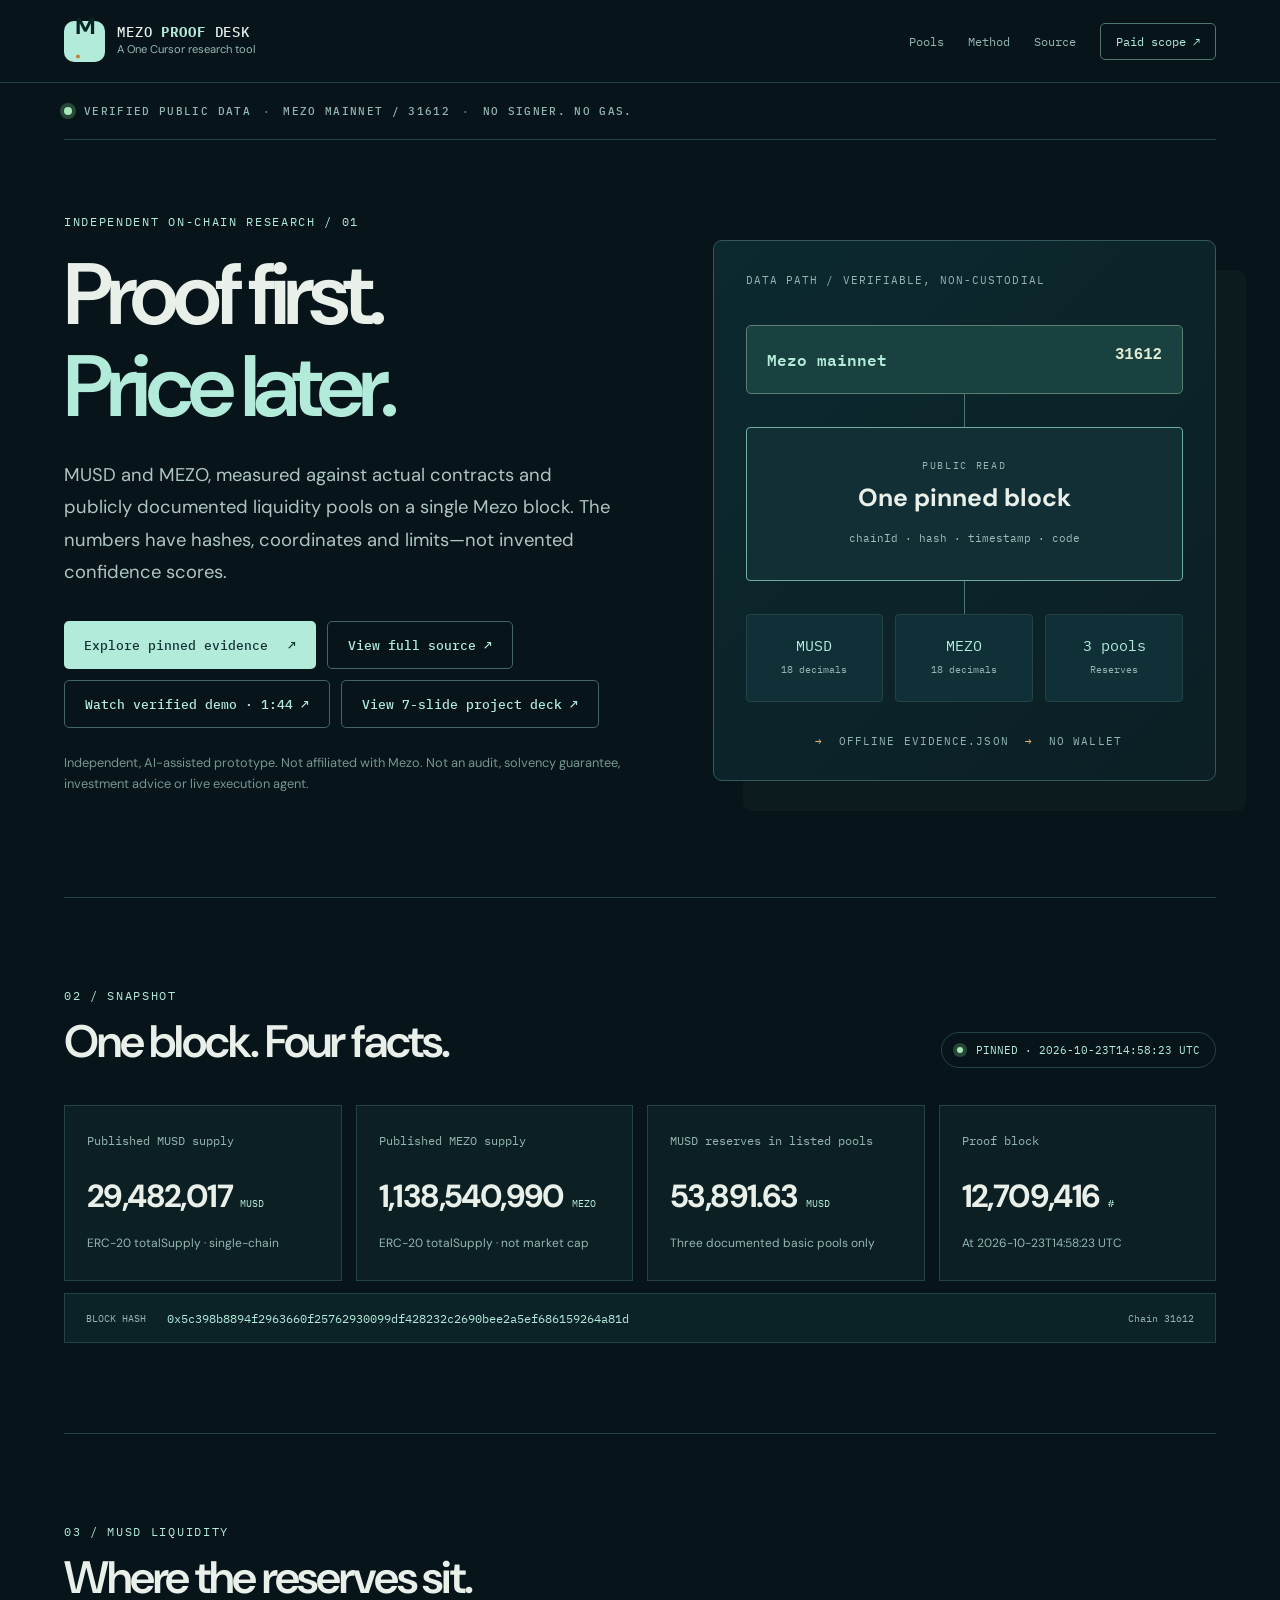
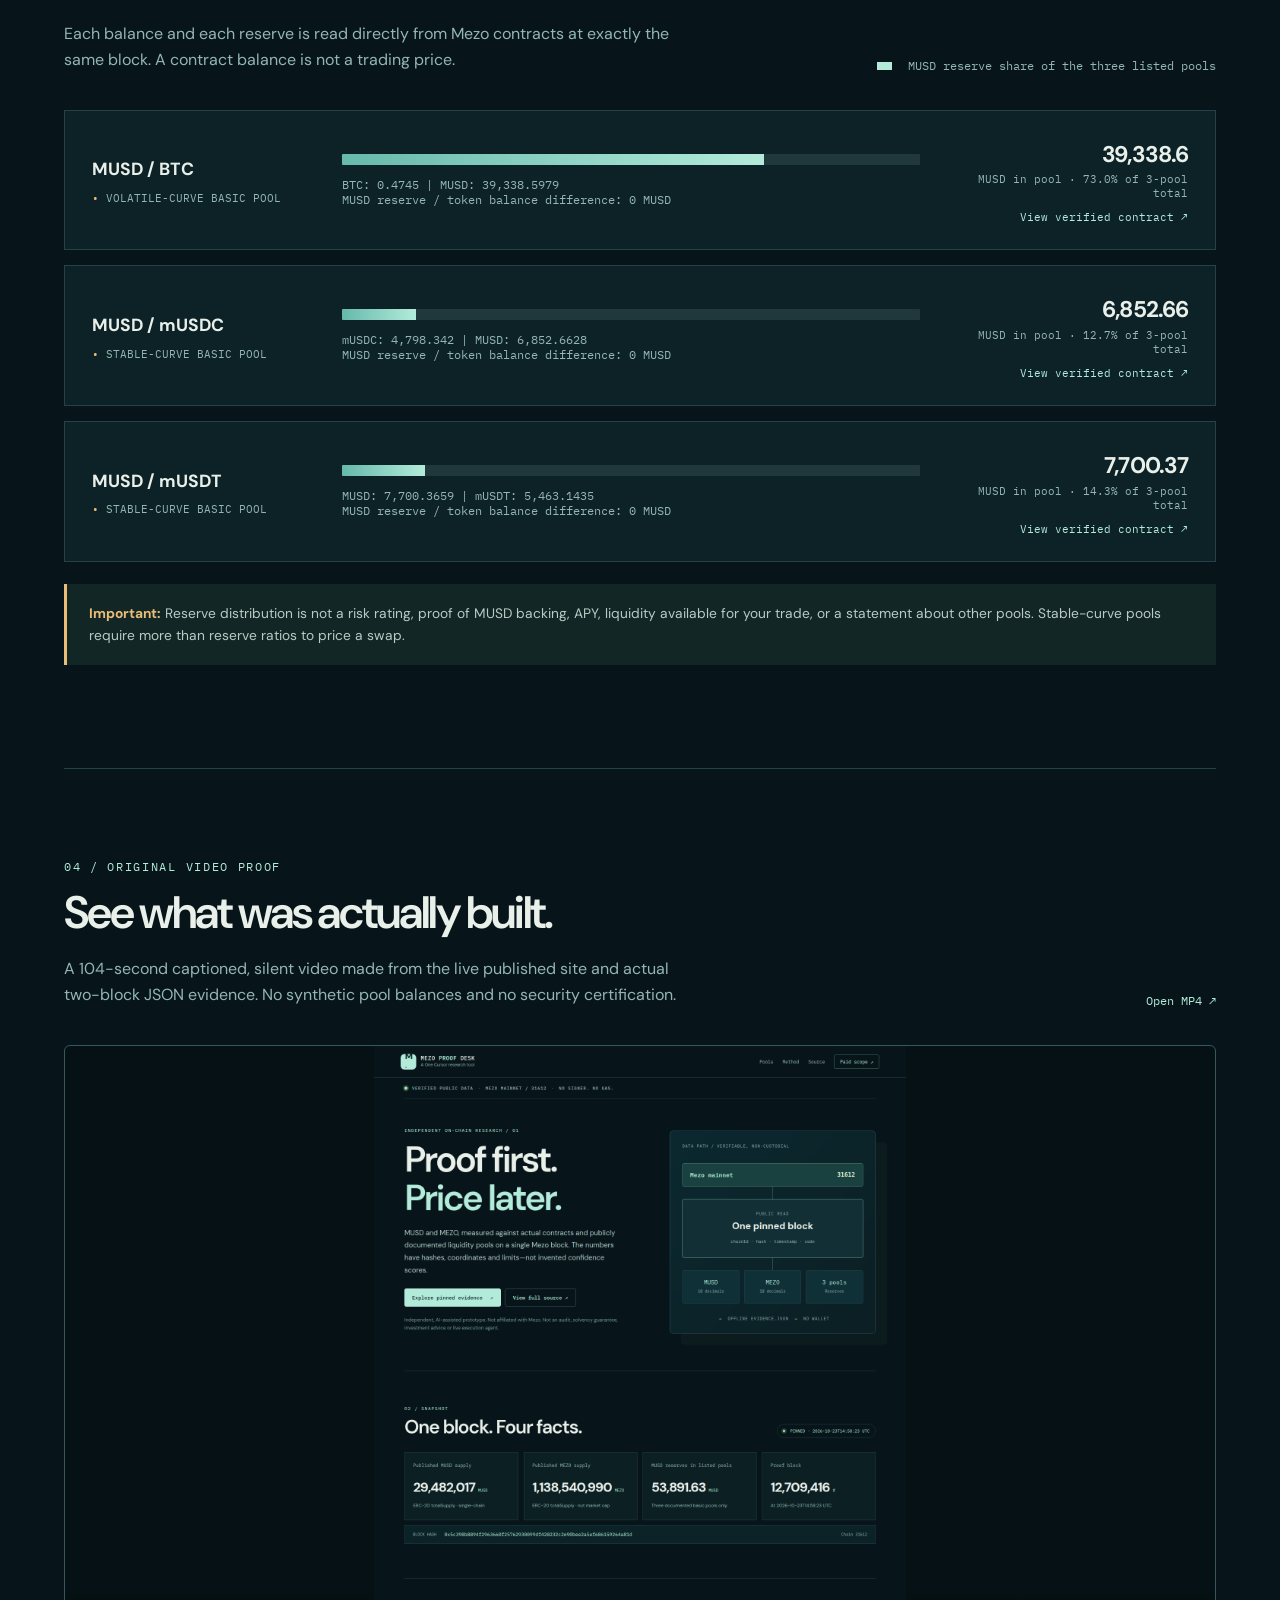
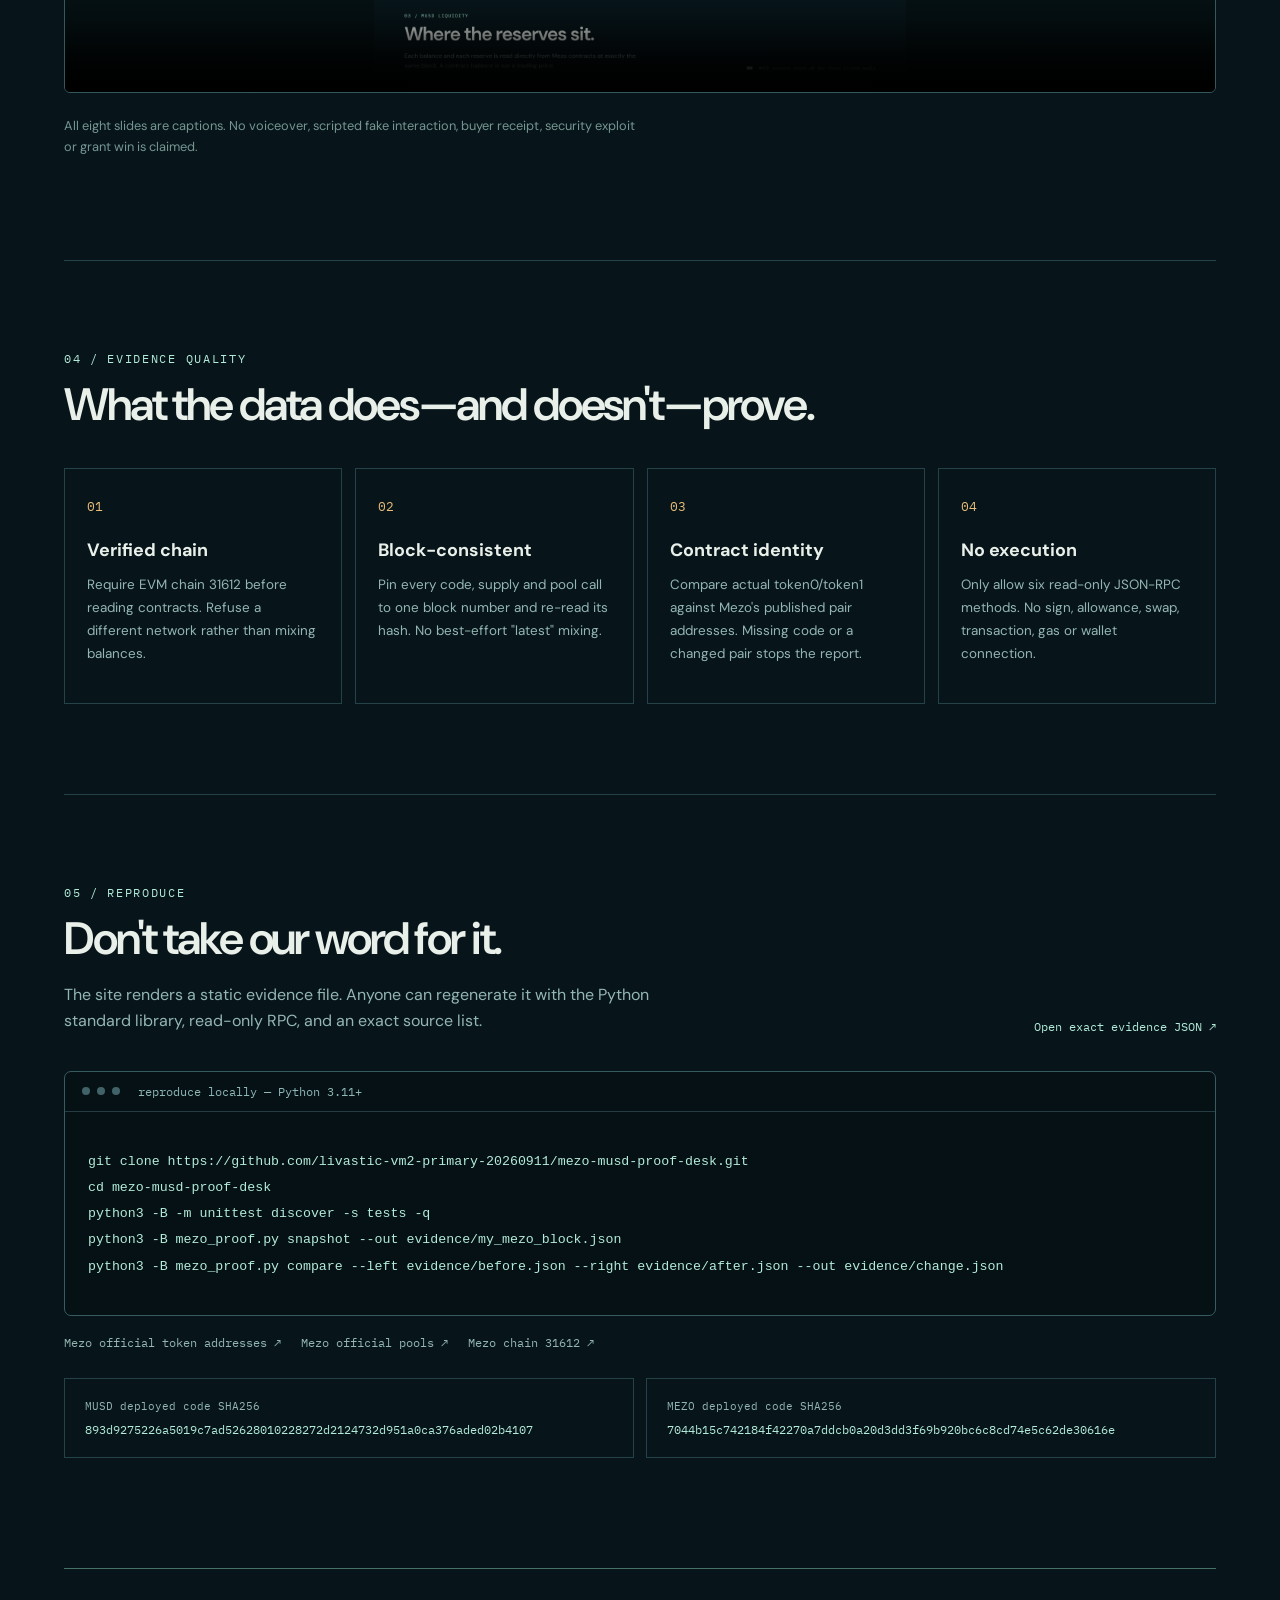
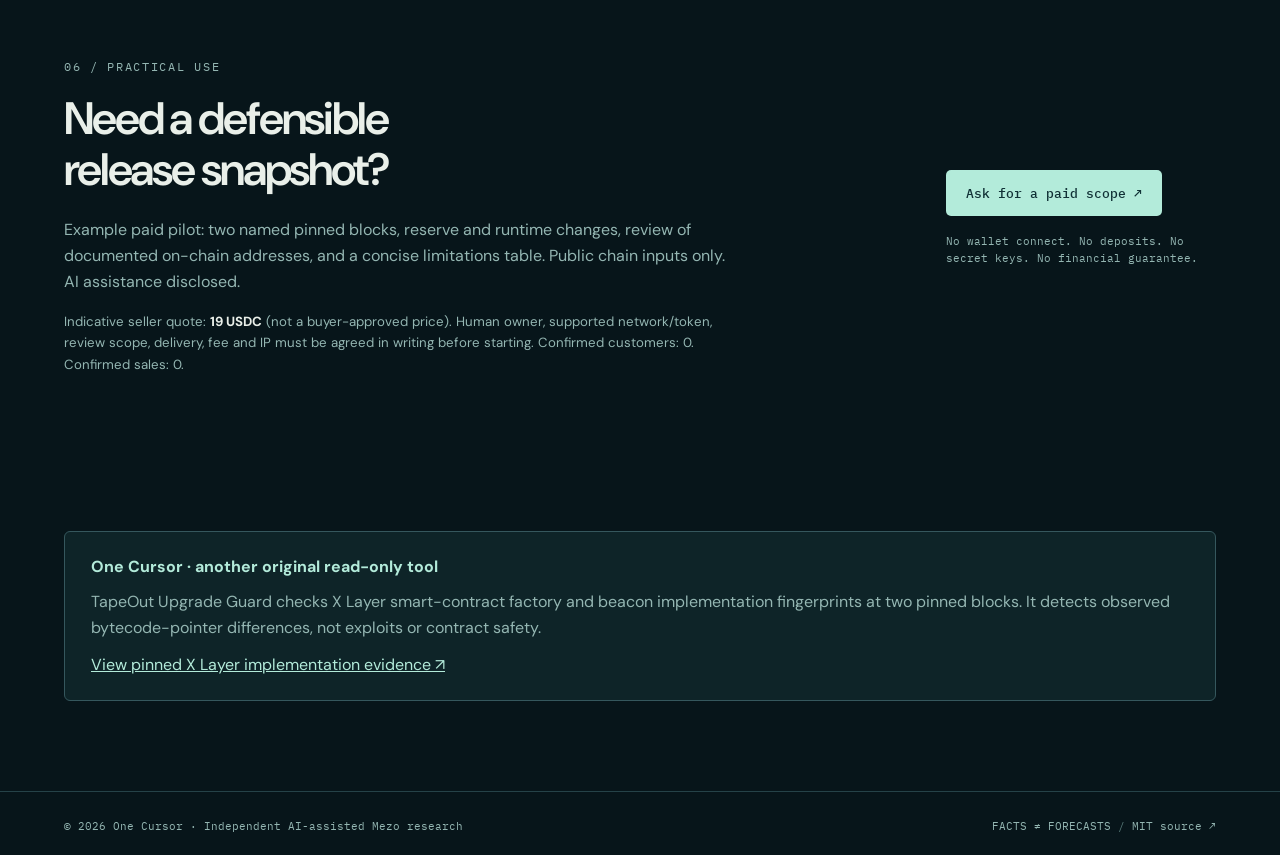
==== commit bdab1ec1: "docs: ship reproducible seven-slide Mezo grant and buyer pitch with real evidence" ====
--- a/docs/index.html
+++ b/docs/index.html
@@ -34,7 +34,7 @@
         <p class="eyebrow">INDEPENDENT ON-CHAIN RESEARCH / 01</p>
         <h1>Proof first.<br><em>Price later.</em></h1>
         <p class="lead">MUSD and MEZO, measured against actual contracts and publicly documented liquidity pools on a single Mezo block. The numbers have hashes, coordinates and limits—not invented confidence scores.</p>
-        <div class="hero-actions"><a class="button solid" href="#markets">Explore pinned evidence <span>↗</span></a><a class="button outline" href="https://github.com/livastic-vm2-primary-20260911/mezo-musd-proof-desk">View full source ↗</a><a class="button outline" href="#video">Watch verified demo · 1:44 ↗</a></div>
+        <div class="hero-actions"><a class="button solid" href="#markets">Explore pinned evidence <span>↗</span></a><a class="button outline" href="https://github.com/livastic-vm2-primary-20260911/mezo-musd-proof-desk">View full source ↗</a><a class="button outline" href="#video">Watch verified demo · 1:44 ↗</a><a class="button outline" href="./pitch.pdf" type="application/pdf">View 7-slide project deck ↗</a></div>
         <p class="footnote">Independent, AI-assisted prototype. Not affiliated with Mezo. Not an audit, solvency guarantee, investment advice or live execution agent.</p>
       </div>
       <div class="hero-diagram" aria-label="Schematic read-only flow">
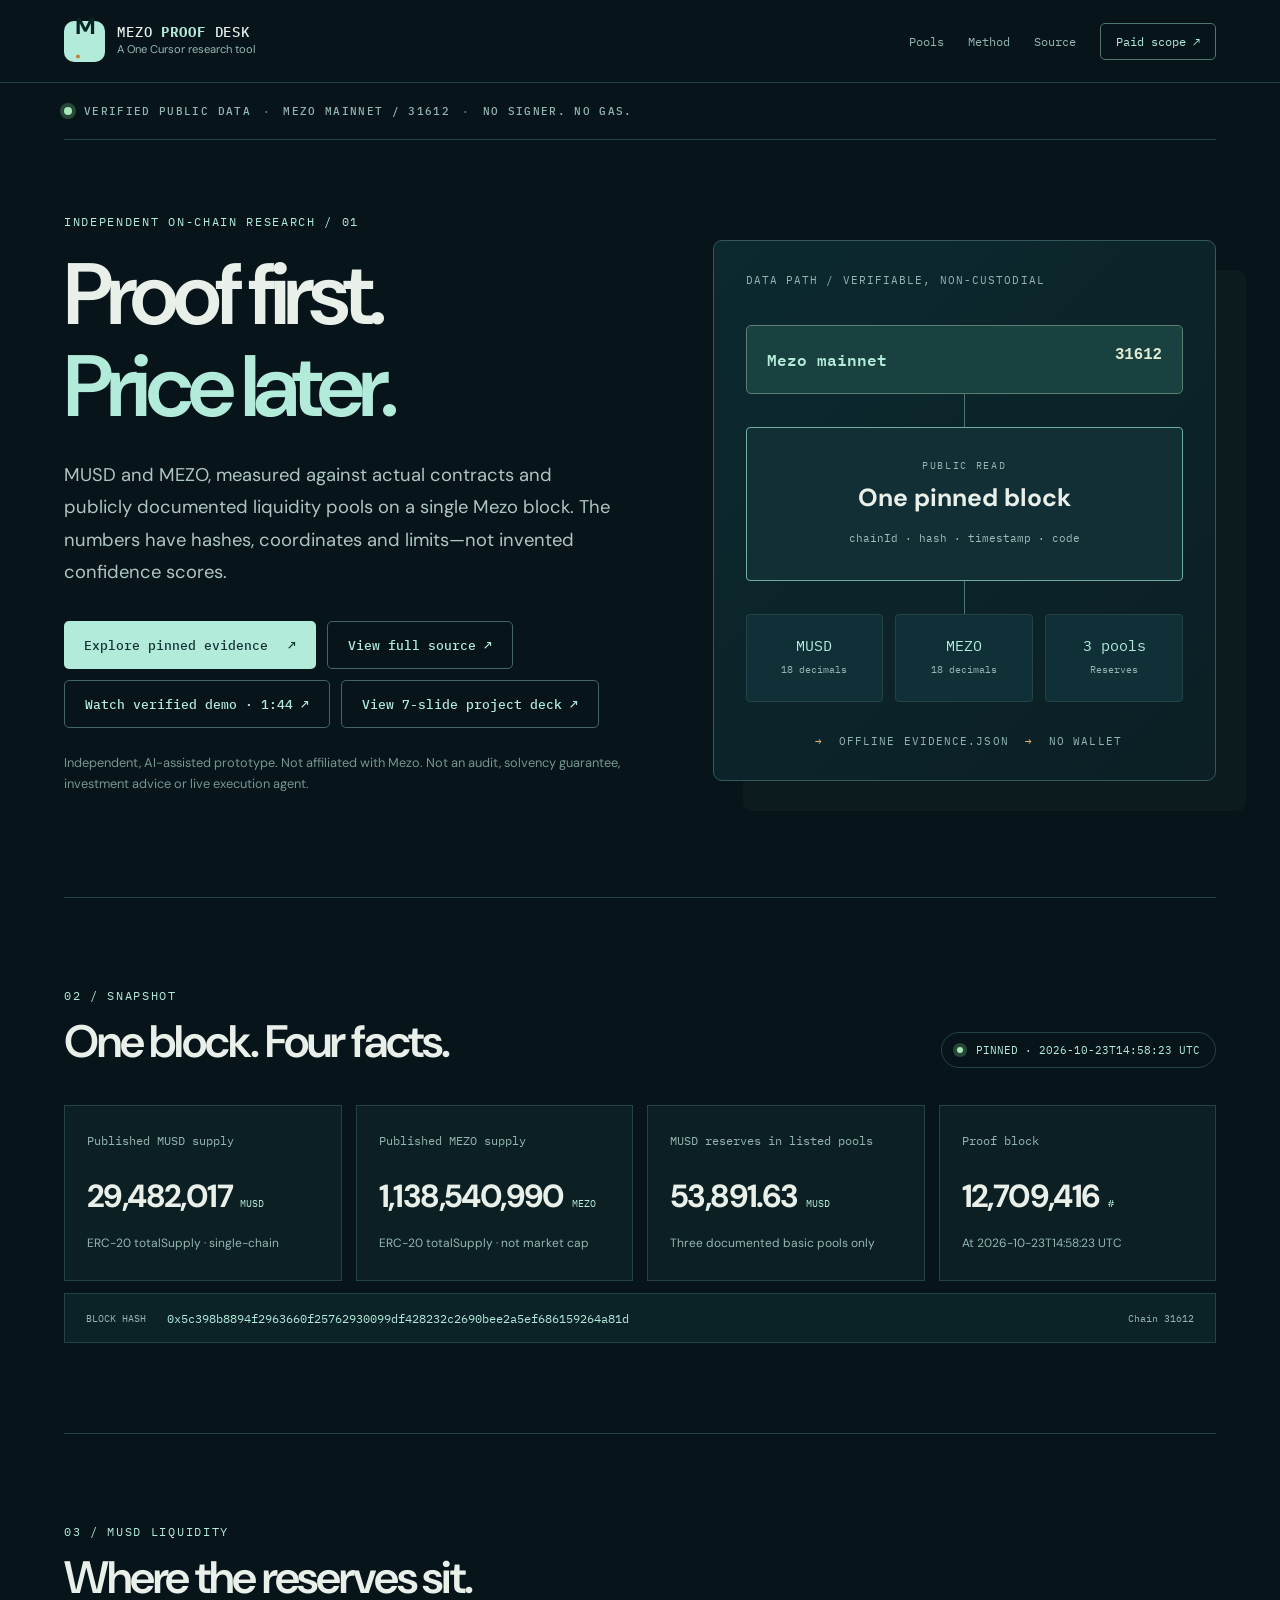
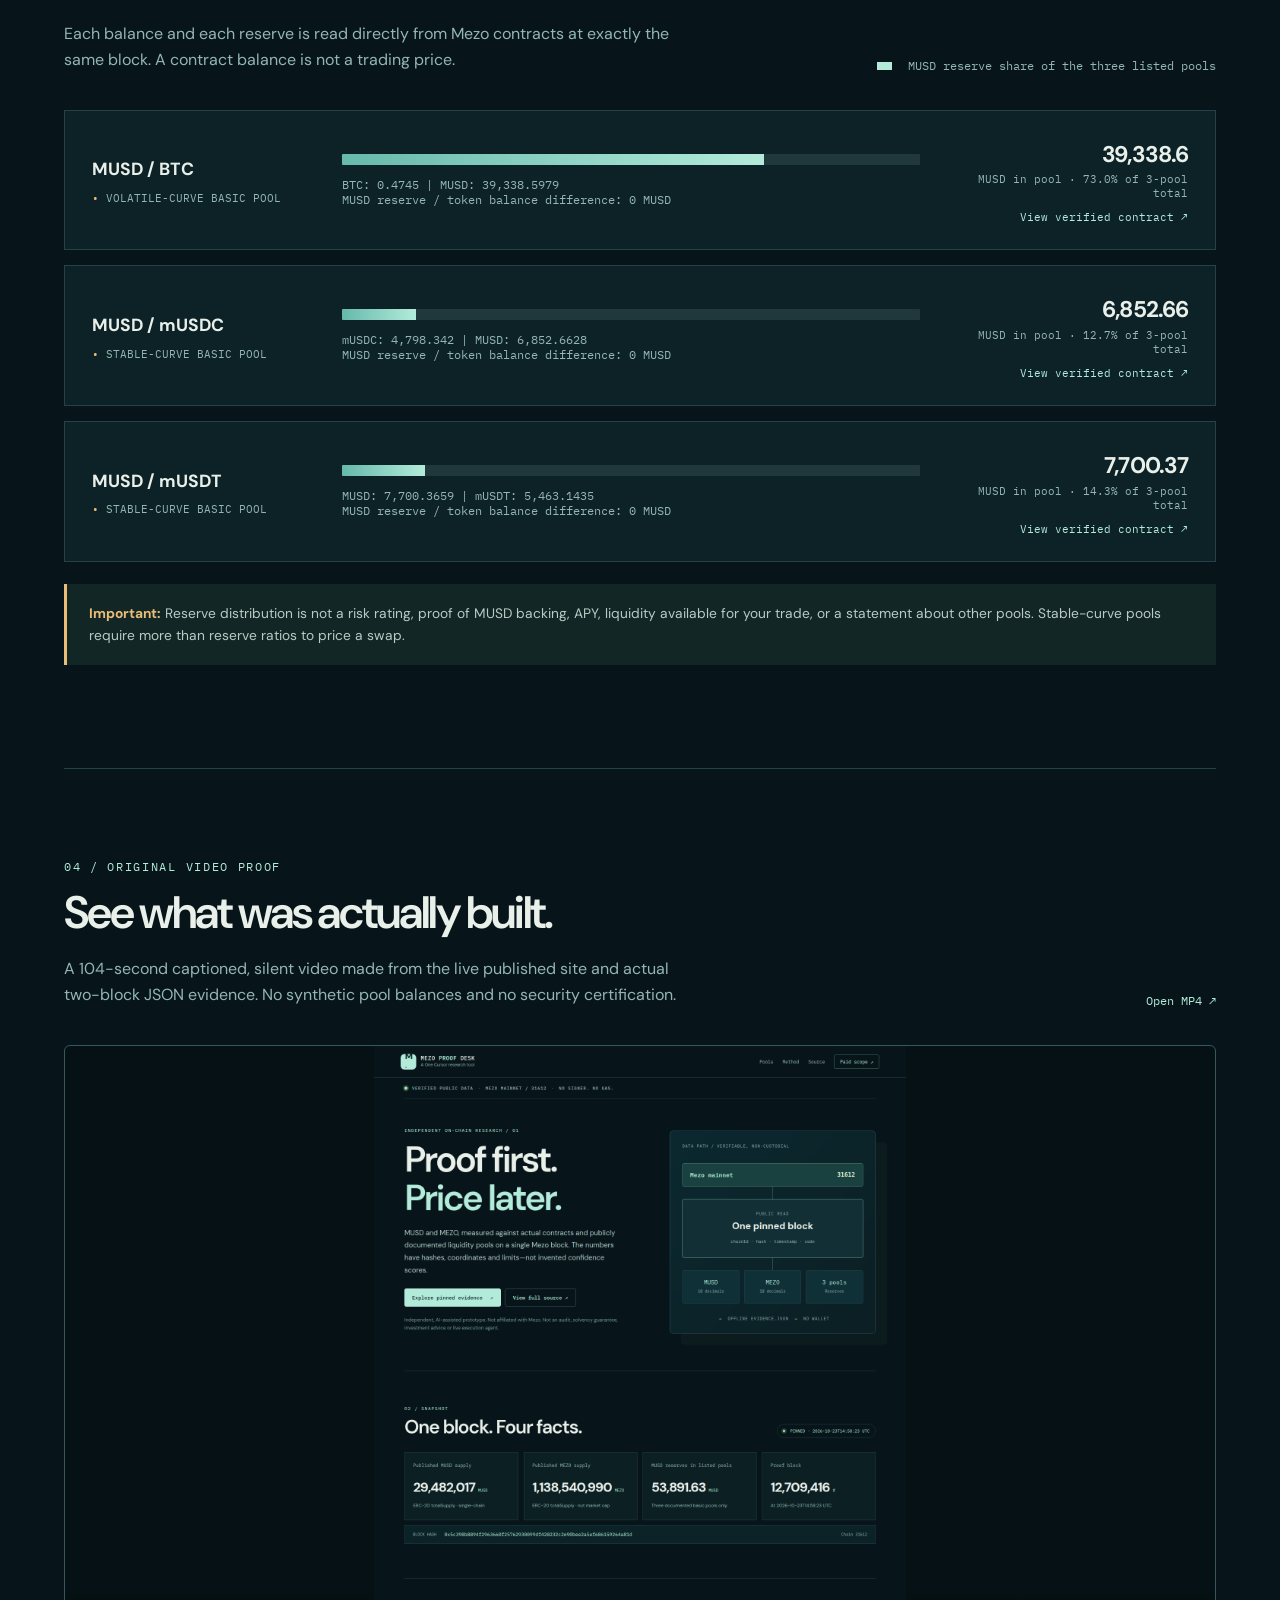
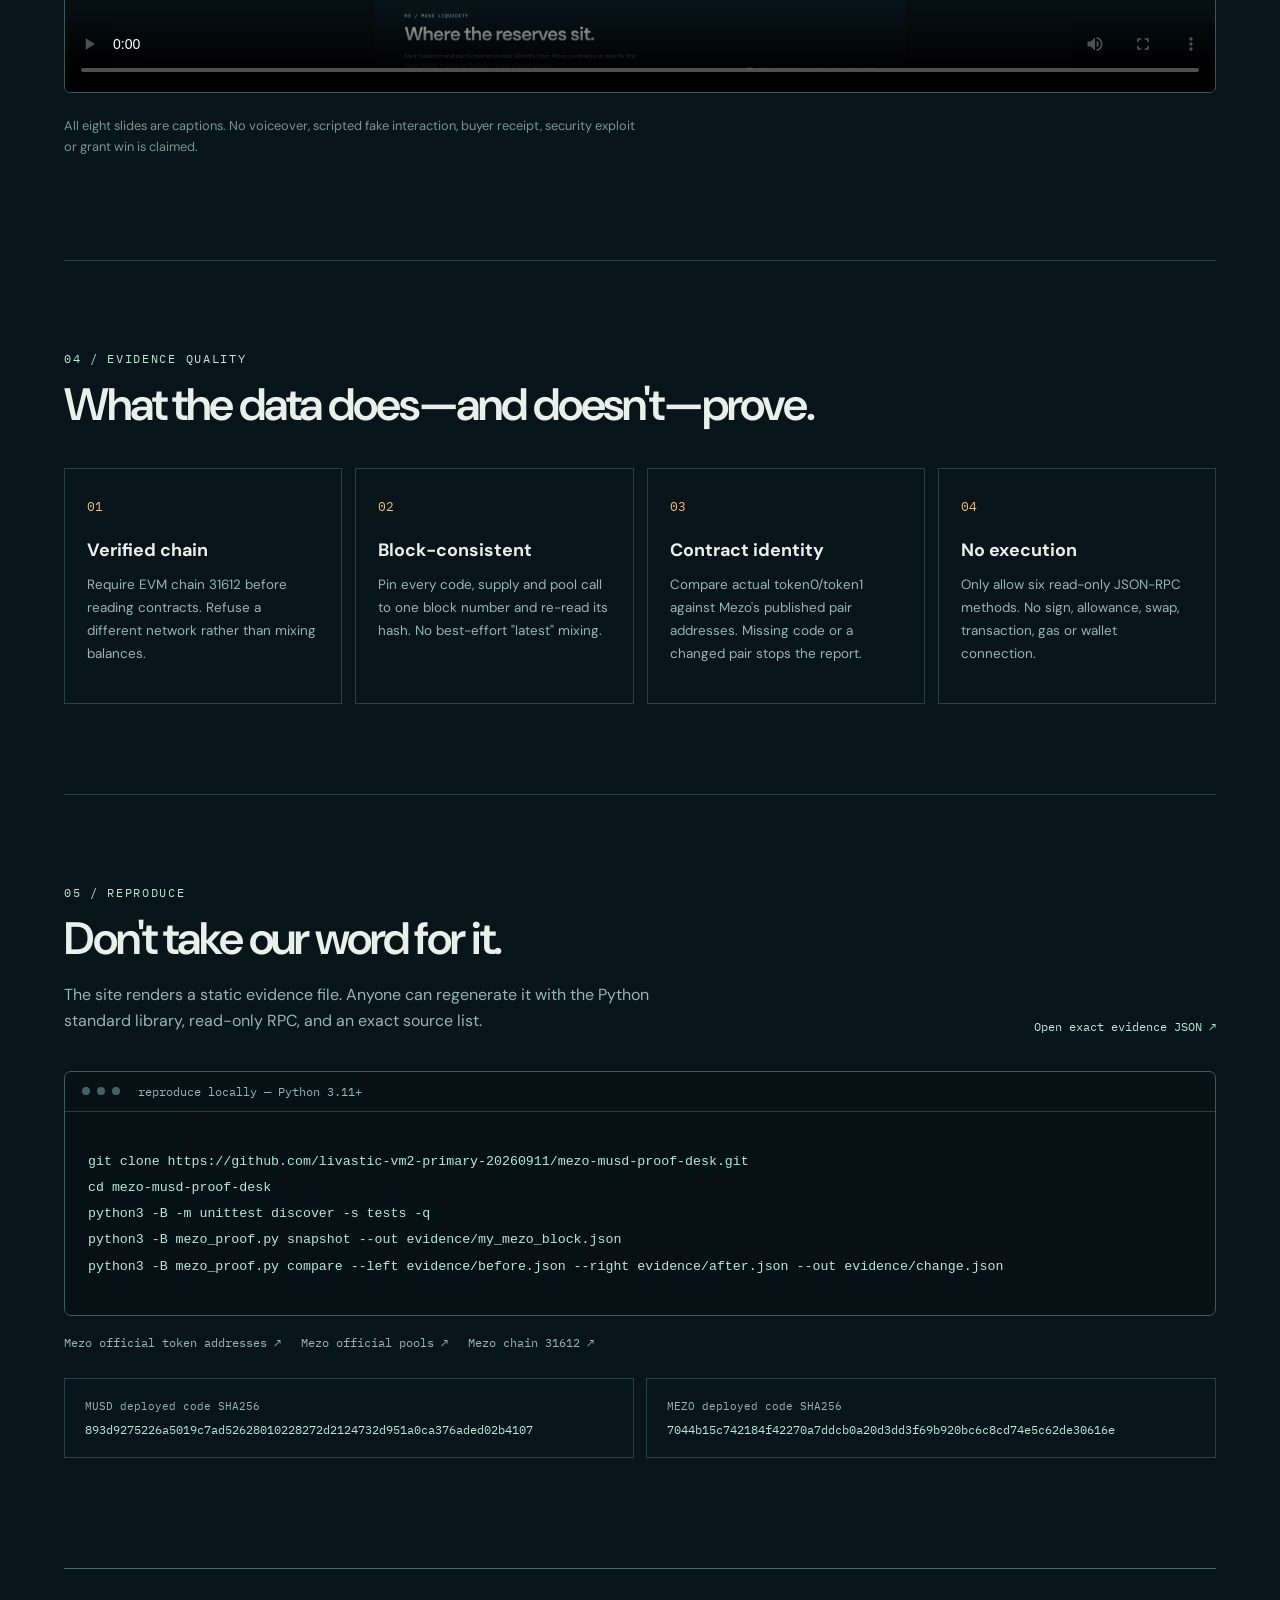
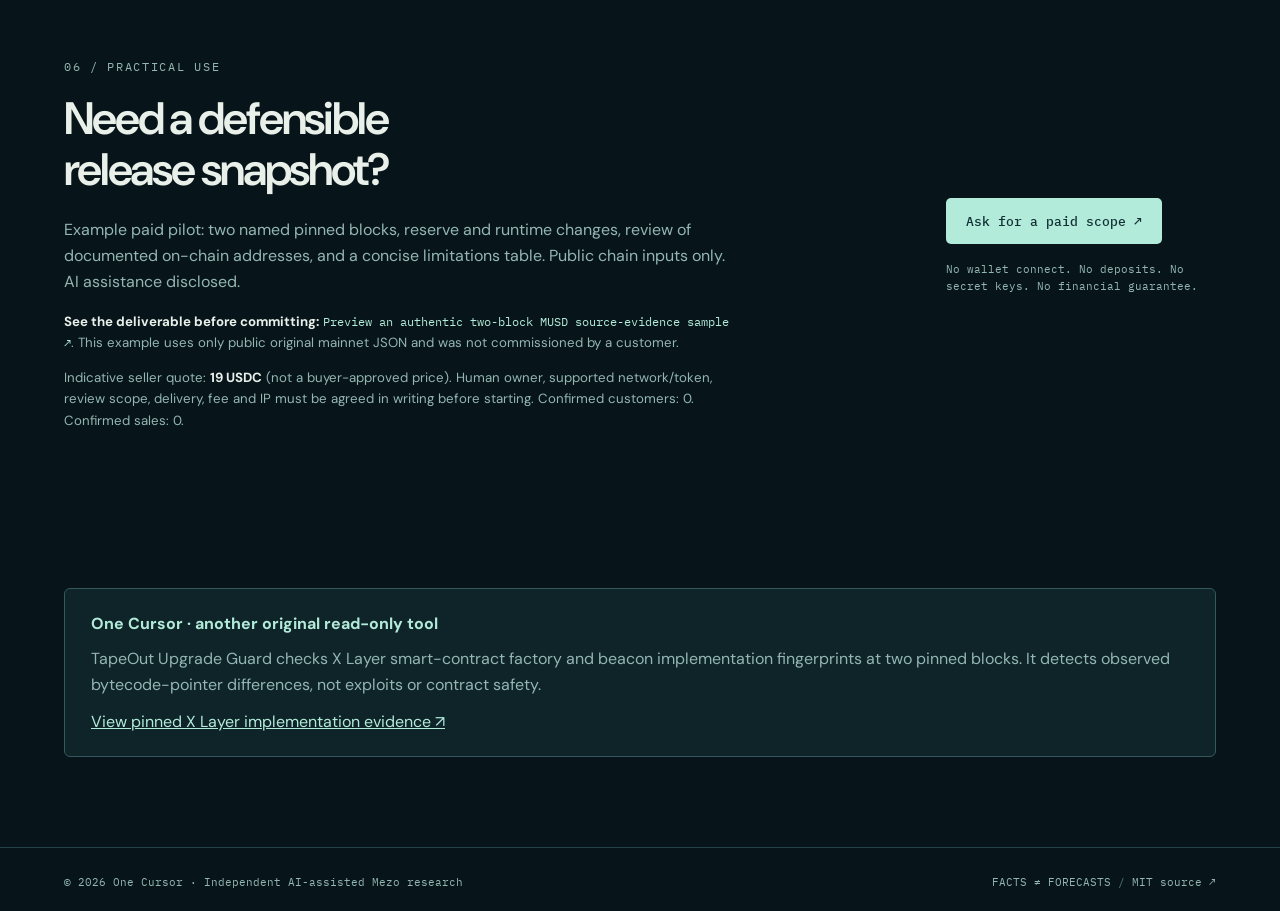
==== commit ec3e9da1: "feat: publish fully reproducible two-block Mezo buyer evidence sample with 40 offline tests" ====
--- a/docs/index.html
+++ b/docs/index.html
@@ -95,7 +95,7 @@
       <div class="code-hash-grid"><div><span>MUSD deployed code SHA256</span><code id="musd-codehash">—</code></div><div><span>MEZO deployed code SHA256</span><code id="mezo-codehash">—</code></div></div>
     </section>
 
-    <section id="quote" class="section contact" aria-labelledby="contact-title"><div><p class="eyebrow">06 / PRACTICAL USE</p><h2 id="contact-title">Need a defensible<br>release snapshot?</h2><p>Example paid pilot: two named pinned blocks, reserve and runtime changes, review of documented on-chain addresses, and a concise limitations table. Public chain inputs only. AI assistance disclosed.</p><p class="disclosure">Indicative seller quote: <strong>19 USDC</strong> (not a buyer-approved price). Human owner, supported network/token, review scope, delivery, fee and IP must be agreed in writing before starting. Confirmed customers: 0. Confirmed sales: 0.</p></div><div class="contact-actions"><a class="button solid" href="mailto:onecursor1@gmail.com?subject=Mezo%20MUSD%20Proof%20Desk%20-%20paid%20snapshot%20scope&body=Hello%2C%20I%20would%20like%20a%20quote%20for%20a%20Mezo%20MUSD%20pinned%20reserve%20report.%0AScope%20and%20purpose%3A%0ADesired%20blocks%2Fdates%3A%0AAgreed%20payment%20network%20and%20fee%3A%0A">Ask for a paid scope ↗</a><p>No wallet connect. No deposits. No secret keys. No financial guarantee.</p></div></section>
+    <section id="quote" class="section contact" aria-labelledby="contact-title"><div><p class="eyebrow">06 / PRACTICAL USE</p><h2 id="contact-title">Need a defensible<br>release snapshot?</h2><p>Example paid pilot: two named pinned blocks, reserve and runtime changes, review of documented on-chain addresses, and a concise limitations table. Public chain inputs only. AI assistance disclosed.</p><p class="disclosure"><strong>See the deliverable before committing:</strong> <a class="text-link" href="./sample-report.html">Preview an authentic two-block MUSD source-evidence sample ↗</a>. This example uses only public original mainnet JSON and was not commissioned by a customer.</p><p class="disclosure">Indicative seller quote: <strong>19 USDC</strong> (not a buyer-approved price). Human owner, supported network/token, review scope, delivery, fee and IP must be agreed in writing before starting. Confirmed customers: 0. Confirmed sales: 0.</p></div><div class="contact-actions"><a class="button solid" href="mailto:onecursor1@gmail.com?subject=Mezo%20MUSD%20Proof%20Desk%20-%20paid%20snapshot%20scope&body=Hello%2C%20I%20would%20like%20a%20quote%20for%20a%20Mezo%20MUSD%20pinned%20reserve%20report.%0AScope%20and%20purpose%3A%0ADesired%20blocks%2Fdates%3A%0AAgreed%20payment%20network%20and%20fee%3A%0A">Ask for a paid scope ↗</a><p>No wallet connect. No deposits. No secret keys. No financial guarantee.</p></div></section>
     <aside aria-label="Other One Cursor read-only tools" style="margin:-32px 0 90px;padding:22px 26px;border:1px solid #35575d;border-radius:6px;background:#0e2428">
       <strong style="display:block;color:#b3ebda">One Cursor · another original read-only tool</strong>
       <p style="color:#94b6b2;margin:9px 0 11px">TapeOut Upgrade Guard checks X Layer smart-contract factory and beacon implementation fingerprints at two pinned blocks. It detects observed bytecode-pointer differences, not exploits or contract safety.</p>
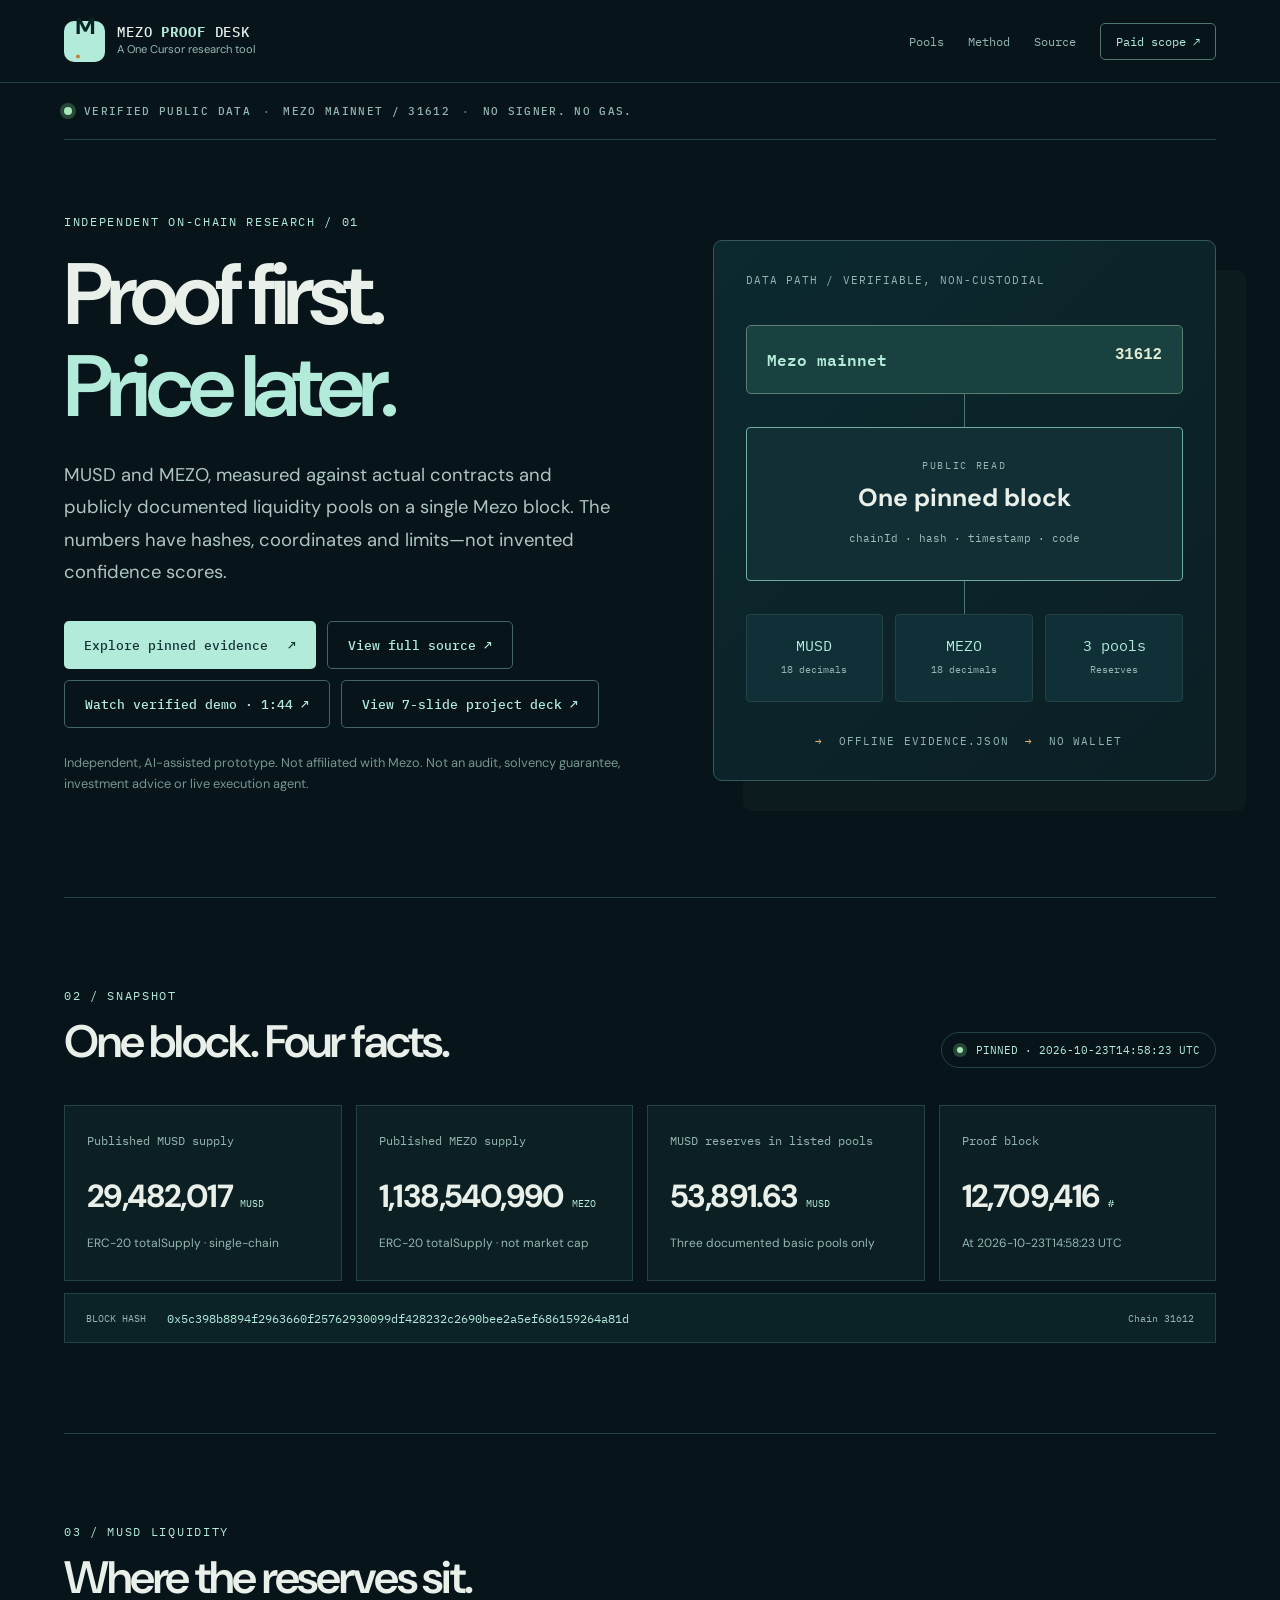
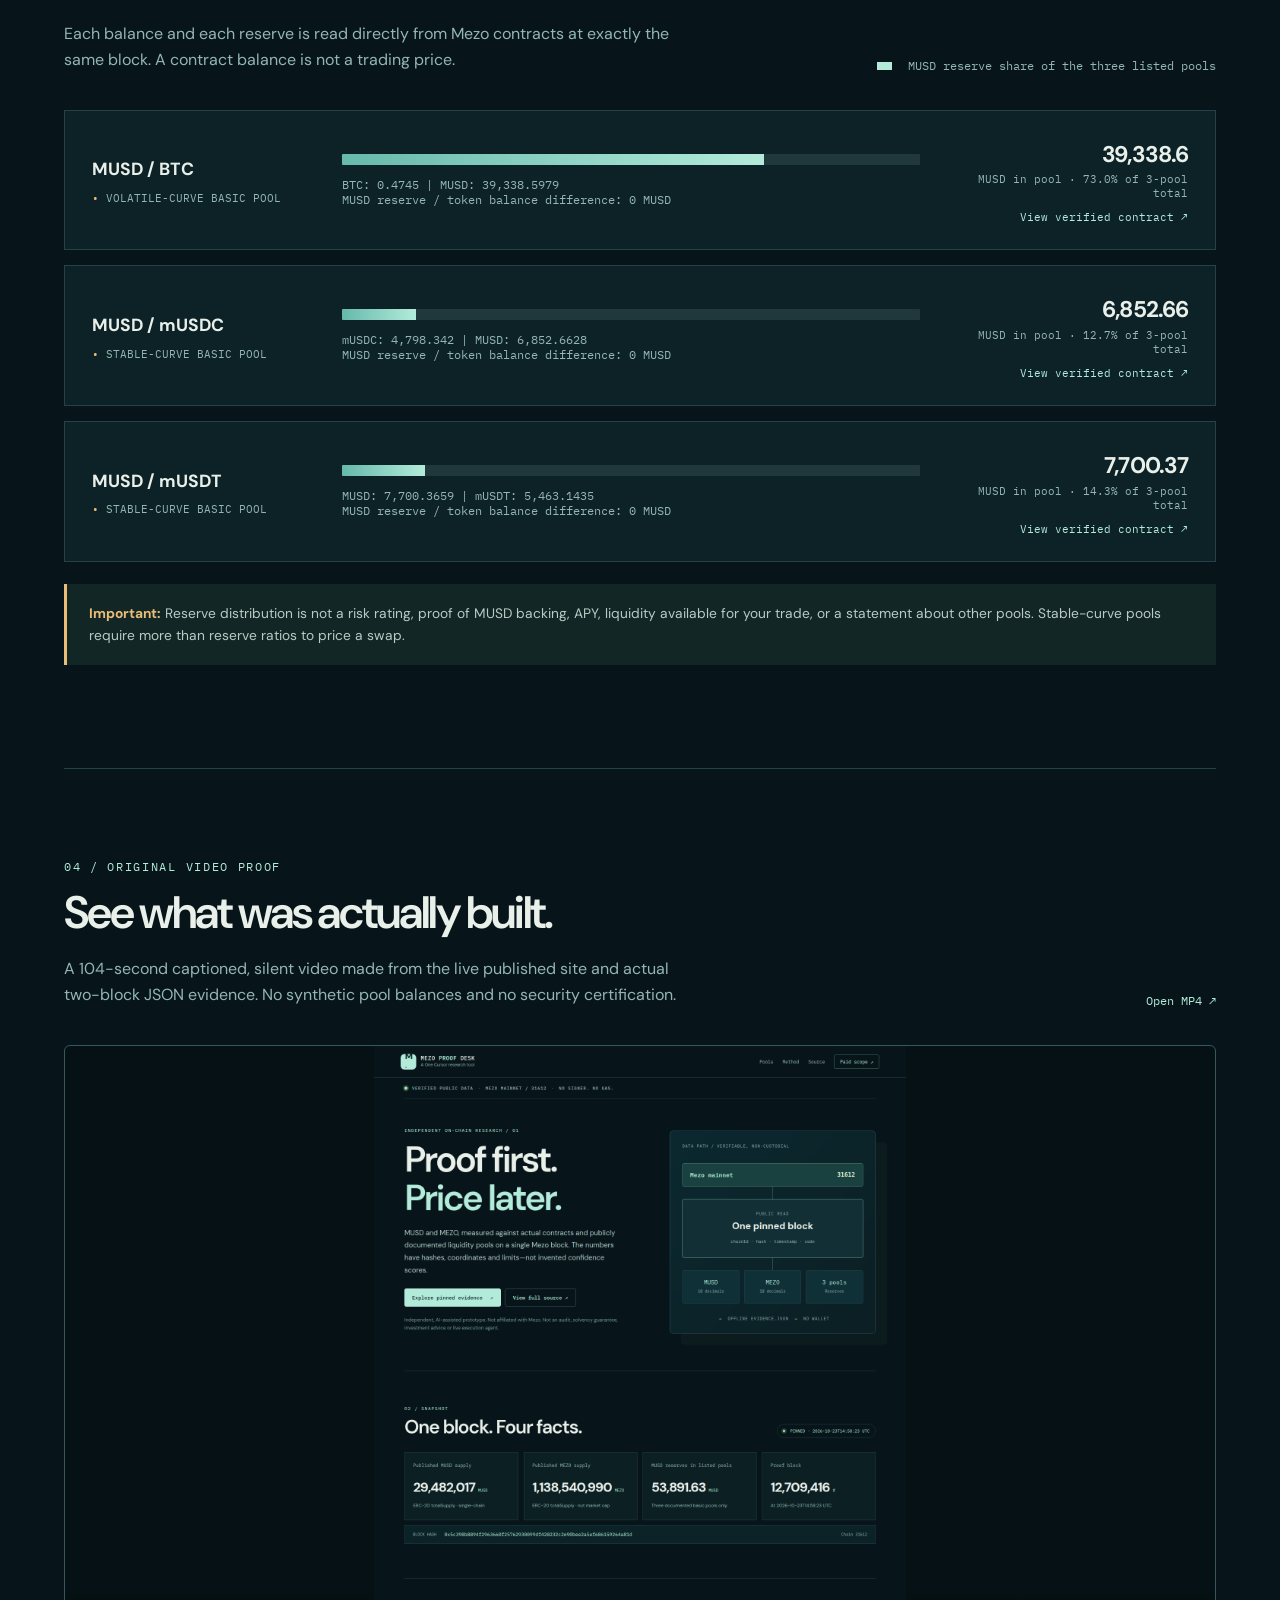
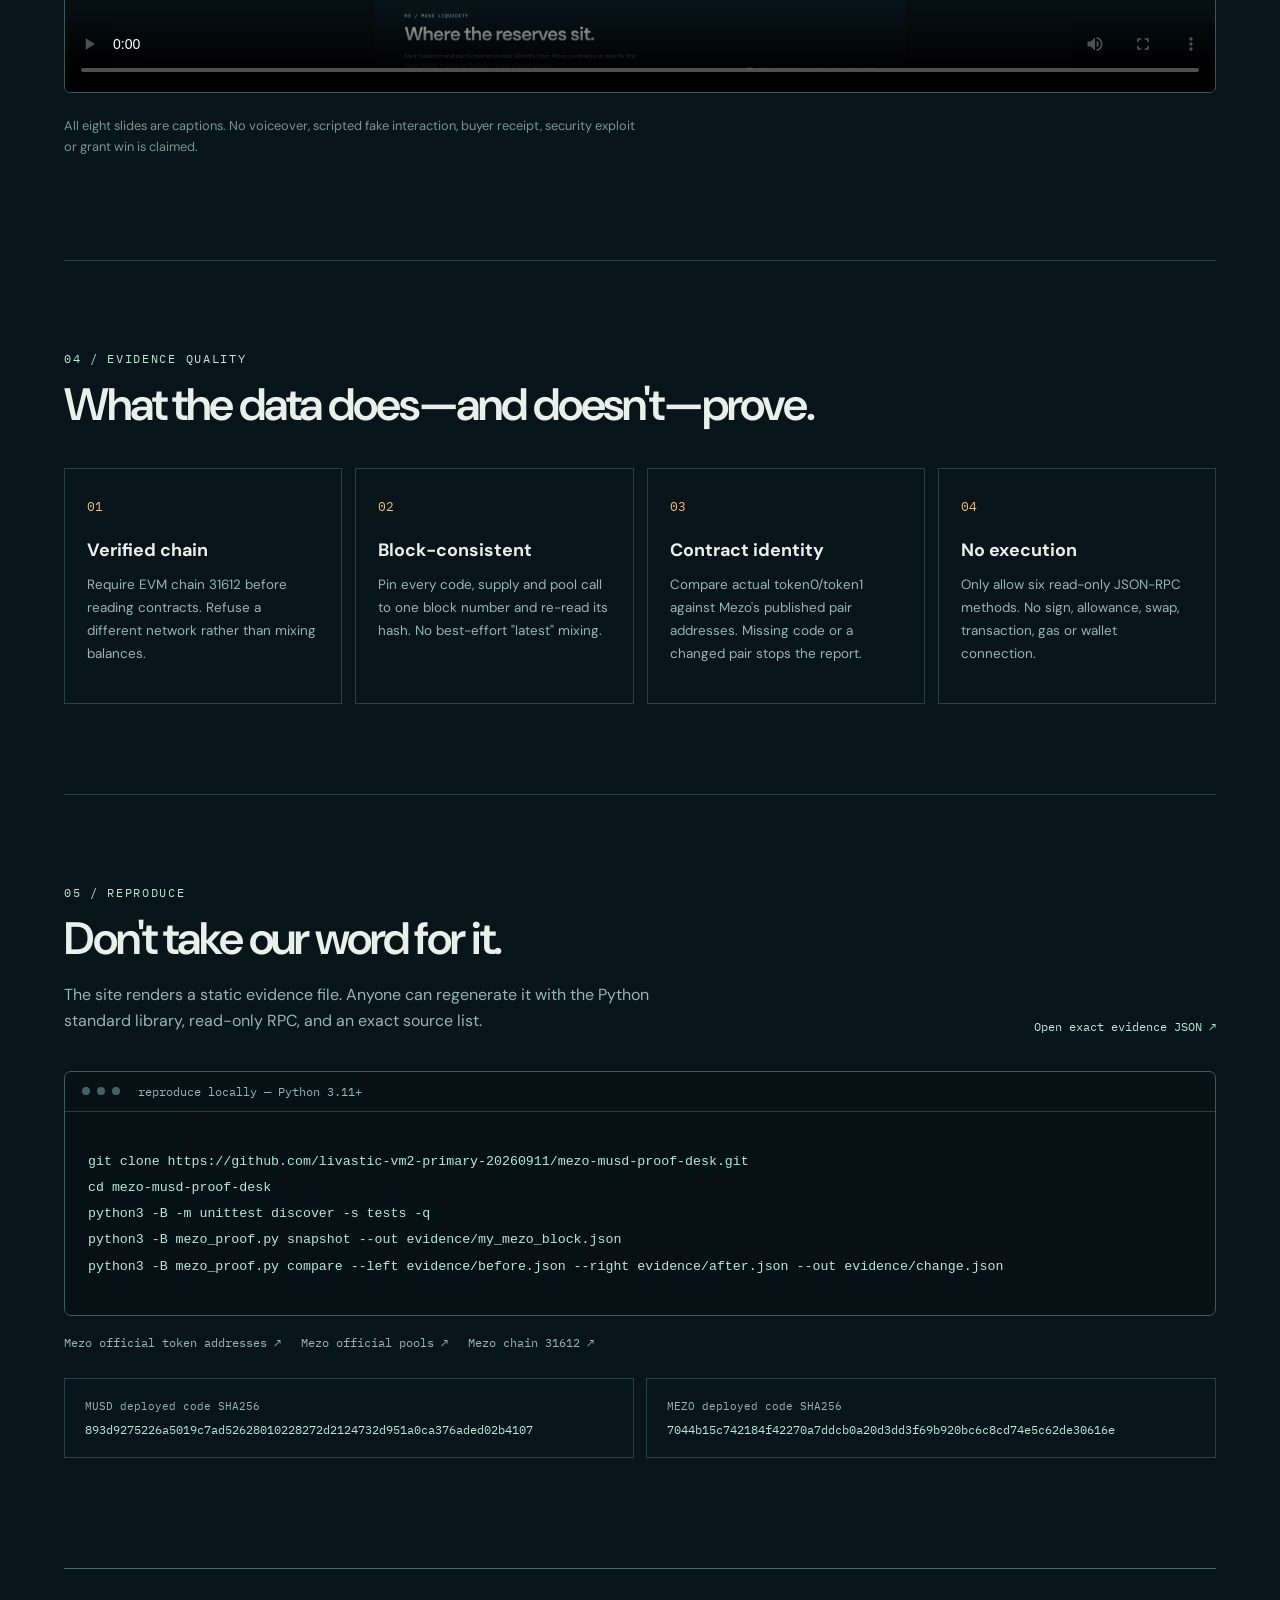
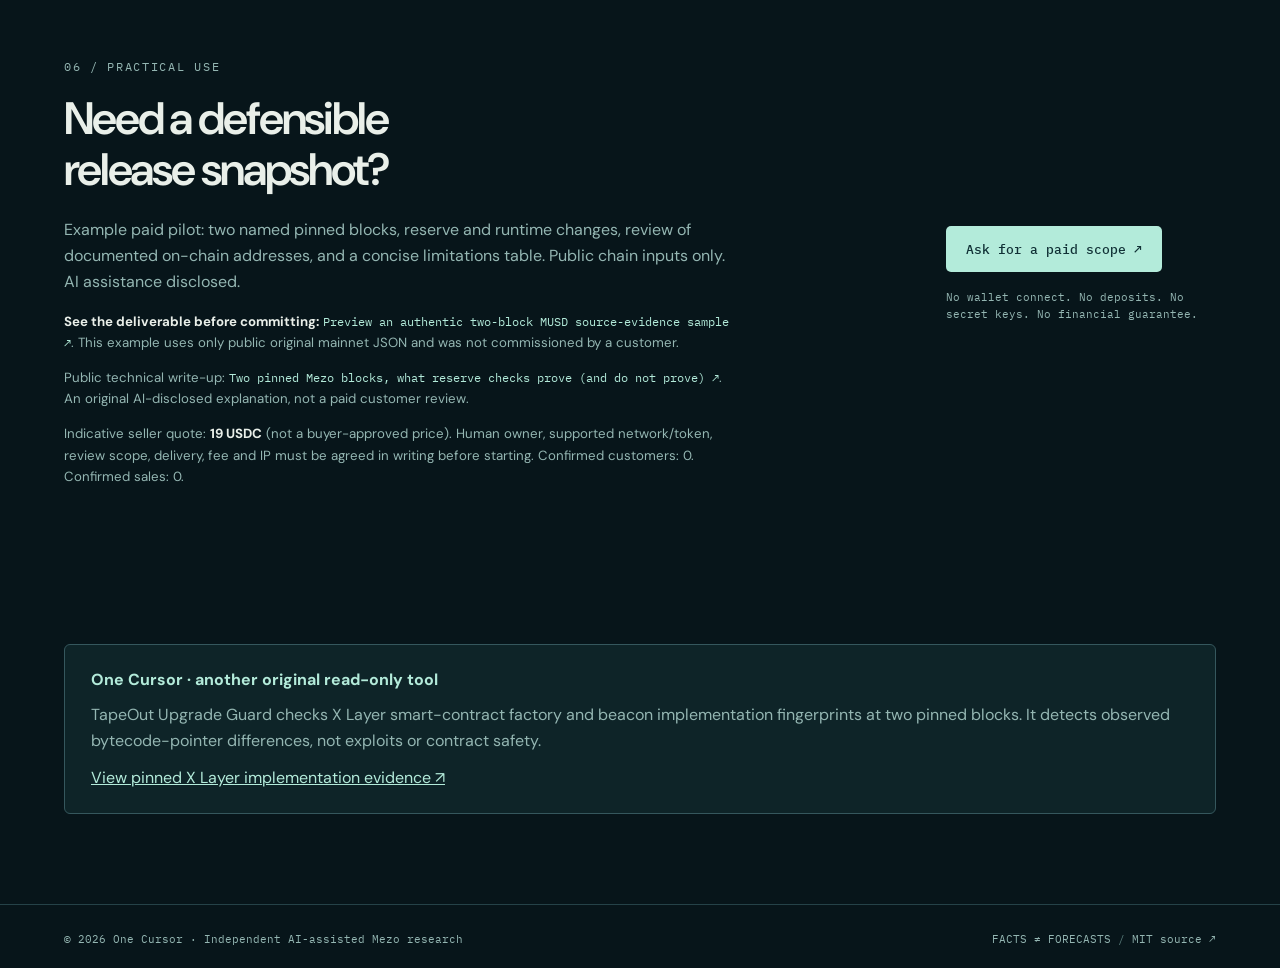
==== commit 03f092d2: "docs: link published MUSD evidence explainer to buyer demo" ====
--- a/docs/index.html
+++ b/docs/index.html
@@ -95,7 +95,7 @@
       <div class="code-hash-grid"><div><span>MUSD deployed code SHA256</span><code id="musd-codehash">—</code></div><div><span>MEZO deployed code SHA256</span><code id="mezo-codehash">—</code></div></div>
     </section>
 
-    <section id="quote" class="section contact" aria-labelledby="contact-title"><div><p class="eyebrow">06 / PRACTICAL USE</p><h2 id="contact-title">Need a defensible<br>release snapshot?</h2><p>Example paid pilot: two named pinned blocks, reserve and runtime changes, review of documented on-chain addresses, and a concise limitations table. Public chain inputs only. AI assistance disclosed.</p><p class="disclosure"><strong>See the deliverable before committing:</strong> <a class="text-link" href="./sample-report.html">Preview an authentic two-block MUSD source-evidence sample ↗</a>. This example uses only public original mainnet JSON and was not commissioned by a customer.</p><p class="disclosure">Indicative seller quote: <strong>19 USDC</strong> (not a buyer-approved price). Human owner, supported network/token, review scope, delivery, fee and IP must be agreed in writing before starting. Confirmed customers: 0. Confirmed sales: 0.</p></div><div class="contact-actions"><a class="button solid" href="mailto:onecursor1@gmail.com?subject=Mezo%20MUSD%20Proof%20Desk%20-%20paid%20snapshot%20scope&body=Hello%2C%20I%20would%20like%20a%20quote%20for%20a%20Mezo%20MUSD%20pinned%20reserve%20report.%0AScope%20and%20purpose%3A%0ADesired%20blocks%2Fdates%3A%0AAgreed%20payment%20network%20and%20fee%3A%0A">Ask for a paid scope ↗</a><p>No wallet connect. No deposits. No secret keys. No financial guarantee.</p></div></section>
+    <section id="quote" class="section contact" aria-labelledby="contact-title"><div><p class="eyebrow">06 / PRACTICAL USE</p><h2 id="contact-title">Need a defensible<br>release snapshot?</h2><p>Example paid pilot: two named pinned blocks, reserve and runtime changes, review of documented on-chain addresses, and a concise limitations table. Public chain inputs only. AI assistance disclosed.</p><p class="disclosure"><strong>See the deliverable before committing:</strong> <a class="text-link" href="./sample-report.html">Preview an authentic two-block MUSD source-evidence sample ↗</a>. This example uses only public original mainnet JSON and was not commissioned by a customer.</p><p class="disclosure">Public technical write-up: <a class="text-link" href="https://dev.to/livasticvm2primary/two-mezo-blocks-identical-reserves-what-a-read-only-musd-check-actually-proves-pd1">Two pinned Mezo blocks, what reserve checks prove (and do not prove) ↗</a>. An original AI-disclosed explanation, not a paid customer review.</p><p class="disclosure">Indicative seller quote: <strong>19 USDC</strong> (not a buyer-approved price). Human owner, supported network/token, review scope, delivery, fee and IP must be agreed in writing before starting. Confirmed customers: 0. Confirmed sales: 0.</p></div><div class="contact-actions"><a class="button solid" href="mailto:onecursor1@gmail.com?subject=Mezo%20MUSD%20Proof%20Desk%20-%20paid%20snapshot%20scope&body=Hello%2C%20I%20would%20like%20a%20quote%20for%20a%20Mezo%20MUSD%20pinned%20reserve%20report.%0AScope%20and%20purpose%3A%0ADesired%20blocks%2Fdates%3A%0AAgreed%20payment%20network%20and%20fee%3A%0A">Ask for a paid scope ↗</a><p>No wallet connect. No deposits. No secret keys. No financial guarantee.</p></div></section>
     <aside aria-label="Other One Cursor read-only tools" style="margin:-32px 0 90px;padding:22px 26px;border:1px solid #35575d;border-radius:6px;background:#0e2428">
       <strong style="display:block;color:#b3ebda">One Cursor · another original read-only tool</strong>
       <p style="color:#94b6b2;margin:9px 0 11px">TapeOut Upgrade Guard checks X Layer smart-contract factory and beacon implementation fingerprints at two pinned blocks. It detects observed bytecode-pointer differences, not exploits or contract safety.</p>
